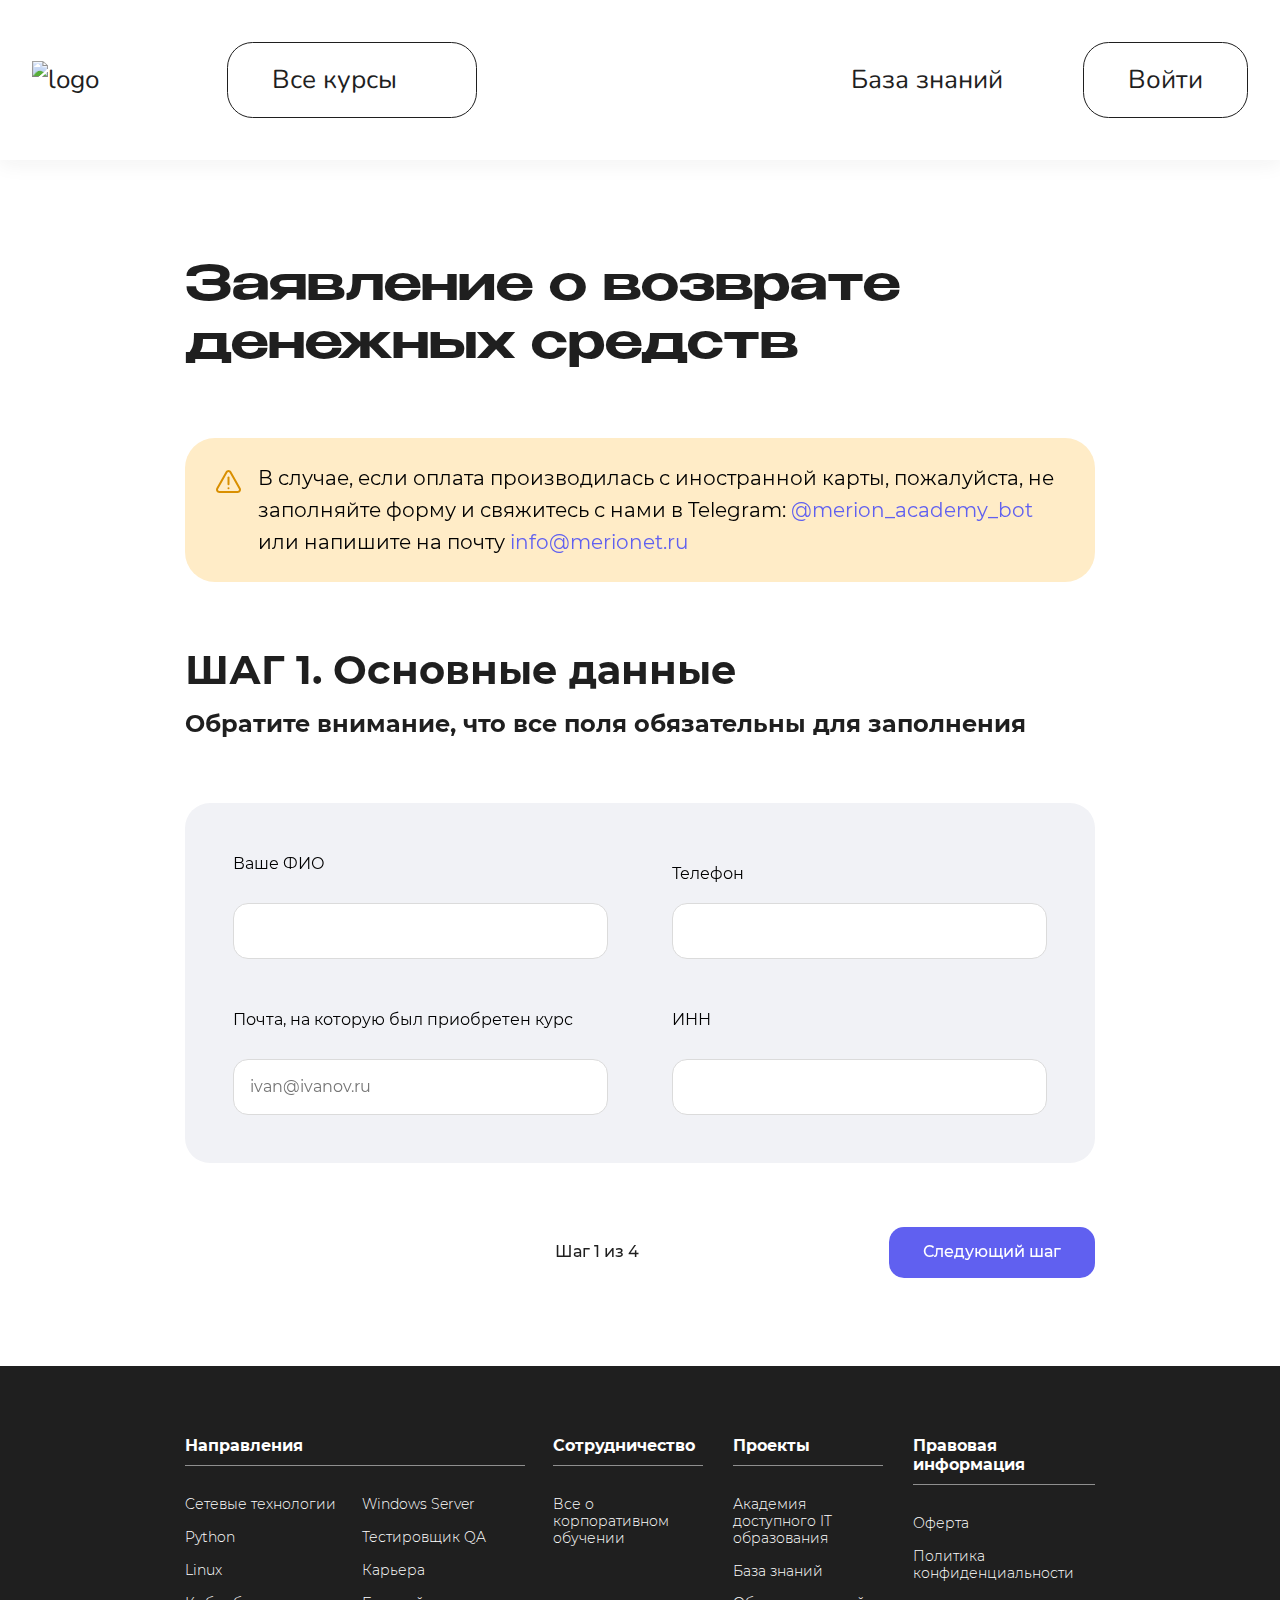
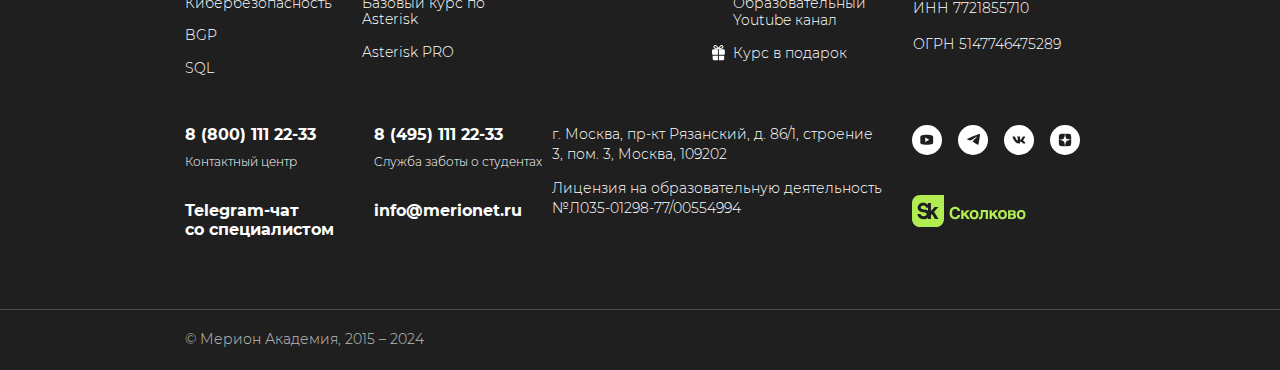
==== index.html @ cbbbac2c "all bugs fixed" ====
<!DOCTYPE html>
<html lang="ru-RU">
<head>
<meta charset="utf-8">
<title>Step</title>
<meta name="viewport" content="width=device-width,initial-scale=1">
<meta name="keywords" content="">
<link rel="stylesheet" href="./static/css/step.css">
<link rel="stylesheet" type="text/css" href="static/css/swiper-bundle.min.css">
<link rel="stylesheet" type="text/css" href="static/css/styles.min.css?v4">
<link rel="stylesheet" href="./static/fonts/Montserrat/stylesheet.css">
</head>
<body>
<div class="wrapper">
    <header class="_header">
    <div class="_container-xl">
        <div class="_header__content _d-flex">
            <div class="_header__logo"><a class="_logo" href="/merion-academy"><span class="_logo__default"><img
                            src="https://wiki.merionet.ru/merion-academy/vendor/img/header/general/logo_black.svg" alt="logo"></span><span
                        class="_logo__active"><img src="https://wiki.merionet.ru/merion-academy/vendor/img/header/general/logo_black.svg"
                            alt="logo"></span></a>
            </div>
            <div class="_header__courses"><a class="_header-btn _outline-border _header-course _header-open"
                    href="#">
                    <span class="_header-btn__txt">Все курсы</span><span class="_header-btn__icon _icon">
                        <svg class="svg-sprite-icon icon-_down">
                            <use xlink:href="/merion-academy/vendor/img/header/svg/symbol/sprite.svg#_down"></use>
                        </svg></span></a></div>
            <div class="_header__links _d-flex">
                <a class="_header-link _d-flex" href="https://wiki.merionet.ru/"> <span
                        class="_header-link__icon _icon">
                        <svg class="svg-sprite-icon icon-_book">
                            <use xlink:href="/merion-academy/vendor/img/header/svg/symbol/sprite.svg#_book"></use>
                        </svg></span><span class="_header-link__txt">База знаний</span></a>
                <a class="_header-btn _outline-border _header-login-btn" href="https://lms.merionet.ru?lang=ru"
                    target="_blank">Войти</a>
            </div>
        </div>
    </div>
    <div class="_header-dropdown">
        <div class="_container-xl">
            <div class="_header-dropdown__links">
                <div class="_header-dropdown__links-item"><a class="_header-btn _outline-border _header-wiki"
                        href="https://wiki.merionet.ru">База
                        знаниий </a></div>
                <div class="_header-dropdown__links-item"><a class="_header-login _button"
                        href="https://lms.merionet.ru?lang=ru">Войти</a></div>
            </div>
            <div class="_header-dropdown__content _d-flex">
                <div class="_header-dropdown__content-left">
                    <div class="_header-search">
                        <div class="_header-search__group">
                            <div class="_header-search__group-left"><a class="_header-search__back _icon" href="#">
                                    <svg class="svg-sprite-icon icon-return">
                                        <use
                                            xlink:href="/merion-academy/vendor/img/header/svg/symbol/sprite.svg#return">
                                        </use>
                                    </svg>
                                </a></div>
                            <div class="_header-search__group-right">
                                <input class="_header-search__input _input" type="text" placeholder="Поиск курса"><a
                                    class="_header-search__clear _icon" href="#">
                                    <svg class="svg-sprite-icon icon-_cross">
                                        <use
                                            xlink:href="/merion-academy/vendor/img/header/svg/symbol/sprite.svg#_cross">
                                        </use>
                                    </svg>
                                </a>
                            </div>
                        </div>
                        <div class="_header-search__dropdown">
                            <div class="_header-search__dropdown-found">
                                <div class="_header-search__dropdown-result">
                                    <div class="_header-search__list _flex">
                                        <div class="_header-search__list-item">
                                            <a class="_header-search__item"
                                                href="/merion-academy/courses/kurs-po-python"> <span
                                                    class="_header-search__item-icon">
                                                    <picture>
                                                        <source
                                                            srcset="/merion-academy/vendor/img/course-logos/python.png"
                                                            type="image/webp"><img
                                                            src="/merion-academy/vendor/img/course-logos/python.png"
                                                            width="39" height="39" alt="img">
                                                    </picture>
                                                </span><span class="_header-search__item-txt">Python с
                                                    нуля</span></a>
                                        </div>
                                        <div class="_header-search__list-item">
                                            <a class="_header-search__item"
                                                href="/merion-academy/courses/devops-inzhener-s-nulya"> <span
                                                    class="_header-search__item-icon">
                                                    <picture>
                                                        <source
                                                            srcset="/merion-academy/vendor/img/course-logos/devops.png"
                                                            type="image/webp"><img
                                                            src="/merion-academy/vendor/img/course-logos/devops.png"
                                                            width="39" height="39" alt="img">
                                                    </picture>
                                                </span><span class="_header-search__item-txt">DevOps с
                                                    нуля</span></a>
                                        </div>
                                        <div class="_header-search__list-item">
                                            <a class="_header-search__item"
                                                href="/merion-academy/courses/testirovshchik-po-osnovy-qa-s-nulya">
                                                <span class="_header-search__item-icon">
                                                    <picture>
                                                        <source
                                                            srcset="/merion-academy/vendor/img/course-logos/qa.png"
                                                            type="image/webp"><img
                                                            src="/merion-academy/vendor/img/course-logos/qa.png"
                                                            width="39" height="39" alt="img">
                                                    </picture>
                                                </span><span class="_header-search__item-txt">QA тестировщик с
                                                    нуля</span></a>
                                        </div>
                                        <div class="_header-search__list-item">
                                            <a class="_header-search__item"
                                                href="/merion-academy/courses/bazy-dannyh-s-nulya"> <span
                                                    class="_header-search__item-icon">
                                                    <picture>
                                                        <source
                                                            srcset="/merion-academy/vendor/img/course-logos/db.png"
                                                            type="image/webp"><img
                                                            src="/merion-academy/vendor/img/course-logos/db.png"
                                                            width="39" height="39" alt="img">
                                                    </picture>
                                                </span><span class="_header-search__item-txt">Базы данных с
                                                    нуля</span></a>
                                        </div>
                                        <div class="_header-search__list-item">
                                            <a class="_header-search__item"
                                                href="/merion-academy/courses/kurs-po-nosql"> <span
                                                    class="_header-search__item-icon">
                                                    <picture>
                                                        <source
                                                            srcset="/merion-academy/vendor/img/course-logos/nosql.png"
                                                            type="image/webp"><img
                                                            src="/merion-academy/vendor/img/course-logos/nosql.png"
                                                            width="39" height="39" alt="img">
                                                    </picture>
                                                </span><span class="_header-search__item-txt">Курс по
                                                    NoSQL</span></a>
                                        </div>
                                        <div class="_header-search__list-item">
                                            <a class="_header-search__item"
                                                href="/merion-academy/courses/kurs-po-sql"> <span
                                                    class="_header-search__item-icon">
                                                    <picture>
                                                        <source
                                                            srcset="/merion-academy/vendor/img/course-logos/sql.png"
                                                            type="image/webp"><img
                                                            src="/merion-academy/vendor/img/course-logos/sql.png"
                                                            width="39" height="39" alt="img">
                                                    </picture>
                                                </span><span class="_header-search__item-txt">Реляционные БД.
                                                    SQL</span></a>
                                        </div>
                                        <div class="_header-search__list-item">
                                            <a class="_header-search__item"
                                                href="/merion-academy/courses/onlajn-kurs-po-asterisk"> <span
                                                    class="_header-search__item-icon">
                                                    <picture>
                                                        <source
                                                            srcset="/merion-academy/vendor/img/course-logos/asterisk.png"
                                                            type="image/webp"><img
                                                            src="/merion-academy/vendor/img/course-logos/asterisk.png"
                                                            width="39" height="39" alt="img">
                                                    </picture>
                                                </span><span class="_header-search__item-txt">Базовый курс по
                                                    Asterisk</span></a>
                                        </div>
                                        <div class="_header-search__list-item">
                                            <a class="_header-search__item"
                                                href="/merion-academy/courses/polnyj-kurs-po-kompyuternym-setyam">
                                                <span class="_header-search__item-icon">
                                                    <picture>
                                                        <source
                                                            srcset="/merion-academy/vendor/img/course-logos/network.png"
                                                            type="image/webp"><img
                                                            src="/merion-academy/vendor/img/course-logos/network.png"
                                                            width="39" height="39" alt="img">
                                                    </picture>
                                                </span><span class="_header-search__item-txt">Сетевые
                                                    технологии</span></a>
                                        </div>
                                        <div class="_header-search__list-item">
                                            <a class="_header-search__item"
                                                href="/merion-academy/courses/mini-kurs-po-virtualizacii-vmware-vsphere-7">
                                                <span class="_header-search__item-icon">
                                                    <picture>
                                                        <source
                                                            srcset="/merion-academy/vendor/img/course-logos/virtual.png"
                                                            type="image/webp"><img
                                                            src="/merion-academy/vendor/img/course-logos/virtual.png"
                                                            width="39" height="39" alt="img">
                                                    </picture>
                                                </span><span
                                                    class="_header-search__item-txt">Виртуализация</span></a>
                                        </div>
                                        <div class="_header-search__list-item">
                                            <a class="_header-search__item"
                                                href="/merion-academy/courses/kurs-po-linux"> <span
                                                    class="_header-search__item-icon">
                                                    <picture>
                                                        <source
                                                            srcset="/merion-academy/vendor/img/course-logos/linux.png"
                                                            type="image/webp"><img
                                                            src="/merion-academy/vendor/img/course-logos/linux.png"
                                                            width="39" height="39" alt="img">
                                                    </picture>
                                                </span><span class="_header-search__item-txt">Онлайн курс по
                                                    Linux</span></a>
                                        </div>
                                        <div class="_header-search__list-item">
                                            <a class="_header-search__item"
                                                href="/merion-academy/courses/kurs-po-windows-server"> <span
                                                    class="_header-search__item-icon">
                                                    <picture>
                                                        <source
                                                            srcset="/merion-academy/vendor/img/course-logos/windows.png"
                                                            type="image/webp"><img
                                                            src="/merion-academy/vendor/img/course-logos/windows.png"
                                                            width="39" height="39" alt="img">
                                                    </picture>
                                                </span><span class="_header-search__item-txt">MS Windows
                                                    Server</span></a>
                                        </div>
                                        <div class="_header-search__list-item">
                                            <a class="_header-search__item"
                                                href="/merion-academy/courses/kurs-po-kiberbezopasnosti"> <span
                                                    class="_header-search__item-icon">
                                                    <picture>
                                                        <source
                                                            srcset="/merion-academy/vendor/img/course-logos/security.png"
                                                            type="image/webp"><img
                                                            src="/merion-academy/vendor/img/course-logos/security.png"
                                                            width="39" height="39" alt="img">
                                                    </picture>
                                                </span><span
                                                    class="_header-search__item-txt">Кибербезопасность</span></a>
                                        </div>
                                        <div class="_header-search__list-item">
                                            <a class="_header-search__item"
                                                href="/merion-academy/courses/asterisk-pro-prodvinutyj-onlajn-kurs">
                                                <span class="_header-search__item-icon">
                                                    <picture>
                                                        <source
                                                            srcset="/merion-academy/vendor/img/course-logos/asterisk-pro.png"
                                                            type="image/webp"><img
                                                            src="/merion-academy/vendor/img/course-logos/asterisk-pro.png"
                                                            width="39" height="39" alt="img">
                                                    </picture>
                                                </span><span class="_header-search__item-txt">Asterisk
                                                    PRO</span></a>
                                        </div>
                                        <div class="_header-search__list-item">
                                            <a class="_header-search__item"
                                                href="/merion-academy/courses/mini-kurs-po-bgp/"> <span
                                                    class="_header-search__item-icon">
                                                    <picture>
                                                        <source
                                                            srcset="/merion-academy/vendor/img/course-logos/bgp.png"
                                                            type="image/webp"><img
                                                            src="/merion-academy/vendor/img/course-logos/bgp.png"
                                                            width="39" height="39" alt="img">
                                                    </picture>
                                                </span><span class="_header-search__item-txt">Основы BGP</span></a>
                                        </div>
                                        <div class="_header-search__list-item">
                                            <a class="_header-search__item"
                                                href="/merion-academy/company/intensiv-po-rostu-karery-v-it-ot-hr-ekspertov">
                                                <span class="_header-search__item-icon">
                                                    <picture>
                                                        <source
                                                            srcset="/merion-academy/vendor/img/course-logos/career.png"
                                                            type="image/webp"><img
                                                            src="/merion-academy/vendor/img/course-logos/career.png"
                                                            width="39" height="39" alt="img">
                                                    </picture>
                                                </span><span class="_header-search__item-txt">Карьерный
                                                    интенсив</span></a>
                                        </div>
                                        <div class="_header-search__list-item">
                                            <a class="_header-search__item"
                                                href="/merion-academy/courses/java-razrabotchik-s-nulya"> <span
                                                    class="_header-search__item-icon">
                                                    <picture>
                                                        <source
                                                            srcset="/merion-academy/vendor/img/course-logos/java.png"
                                                            type="image/webp"><img
                                                            src="/merion-academy/vendor/img/course-logos/java.png"
                                                            width="39" height="39" alt="img">
                                                    </picture>
                                                </span><span class="_header-search__item-txt">Java с нуля</span></a>
                                        </div>
                                        <div class="_header-search__list-item">
                                            <a class="_header-search__item"
                                                href="/merion-academy/courses/python-advanced-prodvinutyj-kurs">
                                                <span class="_header-search__item-icon">
                                                    <picture>
                                                        <source
                                                            srcset="/merion-academy/vendor/img/course-logos/python-advanced.png"
                                                            type="image/webp"><img
                                                            src="/merion-academy/vendor/img/course-logos/python-advanced.png"
                                                            width="39" height="39" alt="img">
                                                    </picture>
                                                </span><span class="_header-search__item-txt">Python Advanced.
                                                    Продвинутый курс</span></a>
                                        </div>
                                        <div class="_header-search__list-item">
                                            <a class="_header-search__item"
                                                href="/merion-academy/courses/frontend-razrabotchik-s-nulya"> <span
                                                    class="_header-search__item-icon">
                                                    <picture>
                                                        <source
                                                            srcset="/merion-academy/vendor/img/course-logos/frontend.png"
                                                            type="image/webp"><img
                                                            src="/merion-academy/vendor/img/course-logos/frontend.png"
                                                            width="39" height="39" alt="img">
                                                    </picture>
                                                </span><span class="_header-search__item-txt">Фронтенд с
                                                    нуля</span></a>
                                        </div>
                                        <div class="_header-search__list-item">
                                            <a class="_header-search__item"
                                                href="/merion-academy/courses/avtomatizirovannoe-testirovanie-na-python">
                                                <span class="_header-search__item-icon">
                                                    <picture>
                                                        <source
                                                            srcset="/merion-academy/vendor/img/course-logos/aqa-python.png"
                                                            type="image/webp"><img
                                                            src="/merion-academy/vendor/img/course-logos/aqa-python.png"
                                                            width="39" height="39" alt="img">
                                                    </picture>
                                                </span><span class="_header-search__item-txt">Автотестирование на
                                                    Python</span></a>
                                        </div>
                                        <div class="_header-search__list-item">
                                            <a class="_header-search__item"
                                                href="/merion-academy/courses/git-i-github-s-nulya"> <span
                                                    class="_header-search__item-icon">
                                                    <picture>
                                                        <source
                                                            srcset="/merion-academy/vendor/img/course-logos/git.png"
                                                            type="image/webp"><img
                                                            src="/merion-academy/vendor/img/course-logos/git.png"
                                                            width="39" height="39" alt="img">
                                                    </picture>
                                                </span><span class="_header-search__item-txt">Git и GitHub с
                                                    нуля</span></a>
                                        </div>
                                        <div class="_header-search__list-item">
                                            <a class="_header-search__item"
                                                href="/merion-academy/courses/kurs-po-etichnomu-hakingu"> <span
                                                    class="_header-search__item-icon">
                                                    <picture>
                                                        <source
                                                            srcset="/merion-academy/vendor/img/course-logos/ethical-hacking.png"
                                                            type="image/webp"><img
                                                            src="/merion-academy/vendor/img/course-logos/ethical-hacking.png"
                                                            width="39" height="39" alt="img">
                                                    </picture>
                                                </span><span class="_header-search__item-txt">Этичный
                                                    хакинг</span></a>
                                        </div>
                                        <div class="_header-search__list-item">
                                            <a class="_header-search__item"
                                                href="/merion-academy/courses/telegram-boty-na-python"> <span
                                                    class="_header-search__item-icon">
                                                    <picture>
                                                        <source
                                                            srcset="/merion-academy/vendor/img/course-logos/python-tg.png"
                                                            type="image/webp"><img
                                                            src="/merion-academy/vendor/img/course-logos/python-tg.png"
                                                            width="39" height="39" alt="img">
                                                    </picture>
                                                </span><span class="_header-search__item-txt">Telegram-боты на
                                                    Python</span></a>
                                        </div>
                                        <div class="_header-search__list-item">
                                            <a class="_header-search__item"
                                                href="/merion-academy/courses/avtomatizirovannoe-testirovanie-na-java">
                                                <span class="_header-search__item-icon">
                                                    <picture>
                                                        <source
                                                            srcset="/merion-academy/vendor/img/course-logos/aqa-java.png"
                                                            type="image/webp"><img
                                                            src="/merion-academy/vendor/img/course-logos/aqa-java.png"
                                                            width="39" height="39" alt="img">
                                                    </picture>
                                                </span><span class="_header-search__item-txt">Автотестирование на
                                                    Java</span></a>
                                        </div>
                                        <div class="_header-search__list-item">
                                            <a class="_header-search__item"
                                                href="/merion-academy/courses/onlajn-kurs-po-setevym-tekhnologiyam-huawei">
                                                <span class="_header-search__item-icon">
                                                    <picture>
                                                        <source
                                                            srcset="/merion-academy/vendor/img/course-logos/network-huawei.png"
                                                            type="image/webp"><img
                                                            src="/merion-academy/vendor/img/course-logos/network-huawei.png"
                                                            width="39" height="39" alt="img">
                                                    </picture>
                                                </span><span class="_header-search__item-txt">Сетевые технологии
                                                    Huawei</span></a>
                                        </div>
                                        <div class="_header-search__list-item">
                                            <a class="_header-search__item"
                                                href="/merion-academy/courses/onlajn-kurs-po-typescript"> <span
                                                    class="_header-search__item-icon">
                                                    <picture>
                                                        <source
                                                            srcset="/merion-academy/vendor/img/course-logos/typescript.png"
                                                            type="image/webp"><img
                                                            src="/merion-academy/vendor/img/course-logos/typescript.png"
                                                            width="39" height="39" alt="img">
                                                    </picture>
                                                </span><span class="_header-search__item-txt">TypeScript</span></a>
                                        </div>
                                        <div class="_header-search__list-item">
                                            <a class="_header-search__item"
                                                href="/merion-academy/courses/onlajn-kurs-po-mikrotik"> <span
                                                    class="_header-search__item-icon">
                                                    <picture>
                                                        <source
                                                            srcset="/merion-academy/vendor/img/course-logos/mikrotik.png"
                                                            type="image/webp"><img
                                                            src="/merion-academy/vendor/img/course-logos/mikrotik.png"
                                                            width="39" height="39" alt="img">
                                                    </picture>
                                                </span><span class="_header-search__item-txt">MiktoTik</span></a>
                                        </div>
                                    </div>
                                </div>
                                <div class="_header-search__dropdown-all">
                                    <a class="_header-search__dropdown-link" href="">Все курсы по запросу «» (0)
                                    </a>
                                </div>
                            </div>
                            <div class="_header-search__dropdown-null">Ничего не найдено</div>
                        </div>
                    </div>
                    <div class="_header-categories _flex">
                        <div class="_header-categories__item">
                            <a class="_header-categories__link _outline-border" href="/merion-academy/courses">Все
                                курсы</a>
                        </div>
                        <div class="_header-categories__item">
                            <a class="_header-categories__link _outline-border"
                                href="/merion-academy/courses/programmirovanie">Программирование</a>
                        </div>
                        <div class="_header-categories__item">
                            <a class="_header-categories__link _outline-border"
                                href="/merion-academy/courses/seti">Сети</a>
                        </div>
                        <div class="_header-categories__item">
                            <a class="_header-categories__link _outline-border"
                                href="/merion-academy/courses/sistemnoe-administrirovanie">Системное
                                администрирование</a>
                        </div>
                        <div class="_header-categories__item">
                            <a class="_header-categories__link _outline-border"
                                href="/merion-academy/courses/devops">DevOps</a>
                        </div>
                        <div class="_header-categories__item">
                            <a class="_header-categories__link _outline-border"
                                href="/merion-academy/courses/qa">QA</a>
                        </div>
                        <div class="_header-categories__item">
                            <a class="_header-categories__link _outline-border"
                                href="/merion-academy/courses/kiberbezopasnost">Кибербезопасность</a>
                        </div>
                        <div class="_header-categories__item">
                            <a class="_header-categories__link _outline-border"
                                href="/merion-academy/courses/virtualizaciya">Виртуализация</a>
                        </div>
                        <div class="_header-categories__item">
                            <a class="_header-categories__link _outline-border"
                                href="/merion-academy/courses/bazy-dannyh">Базы данных</a>
                        </div>
                        <div class="_header-categories__item">
                            <a class="_header-categories__link _outline-border"
                                href="/merion-academy/courses/telefoniya">Телефония</a>
                        </div>
                        <!--                        <div class="_header-categories__item">-->
                        <!--                            <a class="_header-categories__link _outline-border"-->
                        <!--                               href="/merion-academy/courses/karera--><!--">Карьера</a></div>-->
                    </div>
                </div>
                <div class="_header-dropdown__content-right">
                    <div class="_header-banner">
                        <div class="_header-banner__img"><img
                                src="/merion-academy/vendor/img/header/general/h-banner-img.svg" alt=""></div>
                        <div class="_header-banner__title bold"><a class="header-h-link"
                                href="/merion-academy/company/intensiv-po-rostu-karery-v-it-ot-hr-ekspertov">Поможем
                                прокачать&nbsp;карьеру!</a></div>
                        <div class="_header-banner__txt">Всем студентам мы предоставляем бесплатный интенсив по
                            карьерному росту, разработанный совместно с&nbsp;экспертами из центра развития карьеры
                            «ЭЙЧ».
                        </div>
                    </div>
                </div>
            </div>
        </div>
    </div>
    <div class="_header-overlay"></div>
    </header>

    <main>

        <div class="swiper step-swp">
            <div class="swiper-wrapper">

                <!-- Step 1 -->
                <div class="swiper-slide">
                    <section class="step_one step-1">
                        <div class="container">
                            <h1>
                                Заявление о возврате денежных средств
                            </h1>
                            <blockquote>
                                <img src="./static/images/general/blockquote_icon.svg" alt="">
                                <span>
                                    В случае, если оплата производилась с иностранной карты, пожалуйста, не заполняйте форму и свяжитесь с нами в Telegram: <a href="#">@merion_academy_bot</a> или напишите на почту <a href="#">info@merionet.ru</a>
                                </span>
                            </blockquote>
                            <h3>
                                ШАГ 1. Основные данные
                            </h3>
                            <h6>
                                Обратите внимание, что все поля обязательны для заполнения
                            </h6>
                            <div class="step_one_in">
                                <div class="step_one_in_top">
                                    <div class="step_one_in_top_block">
                                        <span>
                                            Ваше ФИО
                                        </span>
                                        <input type="text">
                                    </div>
                                    <div class="step_one_in_top_block">
                                        <span>
                                            Телефон
                                        </span>
                                        <input type="tel">
                                    </div>
                                </div>
                                <div class="step_one_in_bottom">
                                    <div class="step_one_in_top_block">
                                        <span>
                                            Почта, на которую был приобретен курс
                                        </span>
                                        <input type="text" placeholder="ivan@ivanov.ru">
                                    </div>
                                    <div class="step_one_in_top_block">
                                        <span>
                                            ИНН
                                        </span>
                                        <input type="text">
                                    </div>
                                </div>
                            </div>
            
                            <div class="step_btns">
                                <a href="#" class="prev_btn step_one_prev">
                                    <svg width="14" height="15" viewBox="0 0 14 15" fill="none" xmlns="http://www.w3.org/2000/svg">
                                        <g clip-path="url(#clip0_52_4248)">
                                        <path fill-rule="evenodd" clip-rule="evenodd" d="M9.82915 14.3269C10.057 14.0962 10.057 13.722 9.82915 13.4913L4.40829 8L9.82915 2.50875C10.057 2.27798 10.057 1.90384 9.82915 1.67307C9.60134 1.44231 9.23199 1.44231 9.00419 1.67307L3.17085 7.58217C2.94305 7.81293 2.94305 8.18707 3.17085 8.41784L9.00419 14.3269C9.23199 14.5577 9.60134 14.5577 9.82915 14.3269Z" fill="#1F1F1F"/>
                                        </g>
                                        <defs>
                                        <clipPath id="clip0_52_4248">
                                        <rect width="14" height="14" fill="white" transform="translate(0 0.5)"/>
                                        </clipPath>
                                        </defs>
                                    </svg>
                                    <span>
                                        Назад
                                    </span>
                                </a>
                                <div class="step_count">
                                    <span>
                                        Шаг <b>1</b> из <b>4</b>
                                    </span>
                                </div>
                                <a href="#" class="next_btn step-swp__next">
                                    <span class="desktop">
                                        Следующий шаг
                                    </span>
                                    <span class="media">
                                        Далее
                                    </span>
                                </a>
                            </div>
                        </div>
                    </section>
                </div>
                <!-- Step 1 end -->

                <!-- Step 2 -->
                <div class="swiper-slide">
                    <section class="step_one step-2">
                        <div class="container">
                            <h1>
                                Заявление о возврате денежных средств
                            </h1>
                            <h3>
                              ШАГ 2. Паспортные данные
                            </h3>
                            <h6>
                              Обратите внимание, что все поля обязательны для заполнения
                            </h6>
                            <div class="step_one_in">
                                <div class="step_one_in_top">
                                    <div class="step_one_in_top_block">
                                        <span>
                                          Серия и номер паспорта
                                        </span>
                                        <input type="text" placeholder="45 13 №236478">
                                    </div>
                                    <div class="step_one_in_top_block">
                                        <span>
                                          Адрес регистрации по паспорту
                                        </span>
                                        <input type="tel" placeholder="г. Москва, пр-кт Вернадского, д. 180, корп. 2, кв. 367">
                                    </div>
                                </div>
                                <div class="step_one_in_bottom step_two">
                                    <div class="step_one_in_top_block">
                                        <span>
                                          Паспорт выдан
                                        </span>
                                        <input type="text" placeholder="Плейсхолдер">
                                    </div>
                                    <div class="step_one_in_top_block">
                                    </div>
                                </div>
                            </div>
            
                            <div class="step_btns">
                                <a href="#" class="prev_btn step-swp__prev">
                                    <svg width="14" height="15" viewBox="0 0 14 15" fill="none" xmlns="http://www.w3.org/2000/svg">
                                        <g clip-path="url(#clip0_52_4248)">
                                        <path fill-rule="evenodd" clip-rule="evenodd" d="M9.82915 14.3269C10.057 14.0962 10.057 13.722 9.82915 13.4913L4.40829 8L9.82915 2.50875C10.057 2.27798 10.057 1.90384 9.82915 1.67307C9.60134 1.44231 9.23199 1.44231 9.00419 1.67307L3.17085 7.58217C2.94305 7.81293 2.94305 8.18707 3.17085 8.41784L9.00419 14.3269C9.23199 14.5577 9.60134 14.5577 9.82915 14.3269Z" fill="#1F1F1F"/>
                                        </g>
                                        <defs>
                                        <clipPath id="clip0_52_4248">
                                        <rect width="14" height="14" fill="white" transform="translate(0 0.5)"/>
                                        </clipPath>
                                        </defs>
                                    </svg>
                                    <span>
                                        Назад
                                    </span>
                                </a>
                                <div class="step_count">
                                    <span>
                                        Шаг <b>2</b> из <b>4</b>
                                    </span>
                                </div>
                                <a href="#" class="next_btn step-swp__next">
                                    <span class="desktop">
                                        Следующий шаг
                                    </span>
                                    <span class="media">
                                        Далее
                                    </span>
                                </a>
                            </div>
                        </div>
                    </section>
                </div>
                <!-- Step 2 end -->

                <!-- Step 3 -->
                <div class="swiper-slide">
                    <section class="step_one step-3">
                        <div class="container">
                            <h1>
                              Заявление о возврате денежных средств
                            </h1>
                            <h3>
                              ШАГ 3. Данные о курсе
                            </h3>
                            <h6>
                              Обратите внимание, что все поля обязательны для заполнения
                            </h6>
                            <div class="step_one_in">
                                <div class="step_one_in_top">
                                    <div class="step_one_in_top_block">
                                        <span>
                                          Название курса, который вы приобрели
                                        </span>
                                        <input type="text" placeholder="Полный курс по сетевым технологиям">
                                    </div>
                                    <div class="step_one_in_top_block">
                                        <span>
                                          Дата покупки курса
                                        </span>
                                        <input type="tel" placeholder="">
                                    </div>
                                </div>
                                <div class="step_one_in_bottom step_two">
                                    <div class="step_one_in_top_block">
                                        <span>
                                          Номер транзакции, по которой был оплачен курс, либо номер заказа, в случае приобретения его в рассрочку
                                        </span>
                                        <input type="text" placeholder="">
                                    </div>
                                    <div class="step_one_in_top_block">
                                      <span>
                                        Полная стоимость курса на момент его приобретения
                                      </span>
                                      <input type="tel" placeholder="">
                                    </div>
                                </div>
                            </div>
                            <div class="step_one_in step_three_in">
                                <div class="step_one_in_top">
                                    <div class="step_one_in_top_block step_three_in_left">
                                        <div class="step_one_in_top_block_top">
                                            <span>
                                                Пройденная часть курса в процентах
                                            </span>
                                            <ul>
                                            <li>
                                                <label class="checkbox-container bank_btn">
                                                <input type="radio" name="radio">
                                                <span class="checkmark"></span>
                                                <span class="label-text">
                                                    0-10%
                                                </span>
                                                </label>
                                            </li>
                                            <li>
                                                <label class="checkbox-container bank_btn">
                                                <input type="radio" name="radio">
                                                <span class="checkmark"></span>
                                                <span class="label-text">
                                                    20-50%
                                                </span>
                                                </label>
                                            </li>
                                            <li>
                                                <label class="checkbox-container bank_btn">
                                                <input type="radio" name="radio">
                                                <span class="checkmark"></span>
                                                <span class="label-text">
                                                    50-80%
                                                </span>
                                                </label>
                                            </li>
                                            <li>
                                                <label class="checkbox-container bank_btn">
                                                <input type="radio" name="radio">
                                                <span class="checkmark"></span>
                                                <span class="label-text">
                                                    50-80%
                                                </span>
                                                </label>
                                            </li>
                                            </ul>
                                        </div>
                                        <div class="step_one_in_top_block_bottom">
                                            <span>
                                                Запрашиваемая сумма к возврату
                                            </span>
                                            <input type="text">
                                            <p>
                                                Рассчитать сумму к возврату можно с помощью нашей Оферты в Положении о<br> возврате — <a href="https://wiki.merionet.ru/docs/edoferta.pdf">https://wiki.merionet.ru/docs/edoferta.pdf</a>
                                            </p>
                                        </div>
                                    </div>
                                    <div class="step_one_in_top_block step_three_in_right">
                                        <span>
                                            Причина оформления возврата
                                        </span>
                                        <textarea name="" id=""></textarea>
                                        <p>
                                            Мы будем признательны, если вы подробно напишите почему хотели бы отказаться от дальнейшего прохождения курса. Для нас это очень важно
                                        </p>
                                    </div>
                                </div>
                            </div>
                            <div class="step_one_in step_three_in">
                                <ul class="step_three_checkbox">
                                    <li class="error_in">
                                        <span class="error">
                                            Пожалуйста, дайте нам знать, что вы ознакомились с информацией ниже
                                        </span>
                                    </li>
                                    <li>
                                        <label class="custom-checkbox">
                                            <input type="checkbox" id="checkbox">
                                            <span class="checkmark">
                                                <svg width="12" height="8" viewBox="0 0 12 8" fill="none" xmlns="http://www.w3.org/2000/svg">
                                                    <path d="M1 2.88885L5 7.33329L11 0.666626" stroke="white" stroke-linecap="round" stroke-linejoin="round"/>
                                                </svg>
                                            </span>
                                        </label>
                                        <span>
                                            Меня проинформировали о возможности перевода на другой курс или о предоставлении пожизненной скидки в размере приобретенного курса на покупку будущих курсов компании «Мерион Нетворкс», однако я вынужден отказаться и прошу вернуть денежные средства за приобретенный мной курс, согласно оферте <a href="https://wiki.merionet.ru/docs/edoferta.pdf">https://wiki.merionet.ru/docs/edoferta.pdf</a>
                                        </span>
                                    </li>
                                    <li>
                                        <label class="custom-checkbox">
                                            <input type="checkbox" id="checkbox">
                                            <span class="checkmark">
                                                <svg width="12" height="8" viewBox="0 0 12 8" fill="none" xmlns="http://www.w3.org/2000/svg">
                                                    <path d="M1 2.88885L5 7.33329L11 0.666626" stroke="white" stroke-linecap="round" stroke-linejoin="round"/>
                                                </svg>
                                            </span>
                                        </label>
                                        <span>
                                            Я проинформирован(а), что возврат денежных средств производится тем же способом, каким были получены денежные средства
                                        </span>
                                    </li>
                                </ul>
                            </div>
            
                            <div class="step_btns">
                                <a href="#" class="prev_btn step-swp__prev">
                                    <svg width="14" height="15" viewBox="0 0 14 15" fill="none" xmlns="http://www.w3.org/2000/svg">
                                        <g clip-path="url(#clip0_52_4248)">
                                        <path fill-rule="evenodd" clip-rule="evenodd" d="M9.82915 14.3269C10.057 14.0962 10.057 13.722 9.82915 13.4913L4.40829 8L9.82915 2.50875C10.057 2.27798 10.057 1.90384 9.82915 1.67307C9.60134 1.44231 9.23199 1.44231 9.00419 1.67307L3.17085 7.58217C2.94305 7.81293 2.94305 8.18707 3.17085 8.41784L9.00419 14.3269C9.23199 14.5577 9.60134 14.5577 9.82915 14.3269Z" fill="#1F1F1F"/>
                                        </g>
                                        <defs>
                                        <clipPath id="clip0_52_4248">
                                        <rect width="14" height="14" fill="white" transform="translate(0 0.5)"/>
                                        </clipPath>
                                        </defs>
                                    </svg>
                                    <span>
                                        Назад
                                    </span>
                                </a>
                                <div class="step_count">
                                    <span>
                                        Шаг <b>3</b> из <b>4</b>
                                    </span>
                                </div>
                                <a href="#" class="next_btn step-swp__next">
                                    <span class="desktop">
                                        Следующий шаг
                                    </span>
                                    <span class="media">
                                        Далее
                                    </span>
                                </a>
                            </div>
                        </div>
                    </section>
                </div>
                <!-- Step 3 end -->

                <!-- Step 4 -->
                <div class="swiper-slide">
                    <section class="step_one step-4">
                        <div class="container">
                            <h1>
                              Заявление о возврате денежных средств
                            </h1>
                            <h3>
                              ШАГ 4. Реквизиты для возврата
                            </h3>
                            <h6>
                              Обратите внимание, что все поля обязательны для заполнения
                            </h6>
                            <div class="step_one_in">
                              <span>
                                Способ оплаты курса
                              </span>
                              <ul>
                                <li>
                                  <label class="checkbox-container bank_btn-1">
                                    <input type="radio" name="radio">
                                    <span class="checkmark"></span>
                                    <span class="label-text">
                                      Оплата картой Российского банка
                                    </span>
                                  </label>
                                </li>
                                <li>
                                  <label class="checkbox-container bank_btn-1">
                                    <input type="radio" name="radio">
                                    <span class="checkmark"></span>
                                    <span class="label-text">
                                      Оплата сервисом «Долями»
                                    </span>
                                  </label>
                                </li>
                                <li>
                                  <label class="checkbox-container bank_btn-1">
                                    <input type="radio" name="radio">
                                    <span class="checkmark"></span>
                                    <span class="label-text">
                                      Оплата в рассрочку от «Т-Банка»
                                    </span>
                                  </label>
                                </li>
                              </ul>
                            </div>
            
                            <div class="step_one_in step_four_in">
                              <h6 class="step_four_in_title">
                                Реквизиты для возврата при оплате картой Российского банка или с помощью сервиса «Долями»
                              </h6>
                              <div class="step_one_in_top">
                                  <div class="step_one_in_top_block">
                                      <span>
                                        Номер карты
                                      </span>
                                      <input type="text">
                                  </div>
                                  <div class="step_one_in_top_block">
                                      <span>
                                        Получатель (ФИО владельца счета)
                                      </span>
                                      <input type="text" placeholder="IVAN IVANOV">
                                  </div>
                              </div>
                              <div class="step_one_in_top">
                                <div class="step_one_in_top_block">
                                    <span>
                                      Наименование банка
                                    </span>
                                    <input type="text" placeholder="ПАО «СБЕРБАНК»">
                                </div>
                                <div class="step_one_in_top_block">
                                    <span>
                                      Номер расчетного счета
                                    </span>
                                    <input type="text" placeholder="40817 8101 4300 1578002">
                                </div>
                              </div>
                              <div class="step_one_in_bottom">
                                  <div class="step_one_in_top_block">
                                      <span>
                                        БИК
                                      </span>
                                      <input type="text" placeholder="i044525225">
                                  </div>
                                  <div class="step_one_in_top_block">
                                      <span>
                                        Корреспондентский счет
                                      </span>
                                      <input type="text" placeholder="30101810400000000225">
                                  </div>
                              </div>
                              <h5>
                                Отправляя данную форму, вы подписываетесь под заявлением на возврат
                              </h5>
                            </div>
            
                            <div class="step_btns four_step_btn">
                                <a href="#" class="prev_btn step-swp__prev">
                                    <svg width="14" height="15" viewBox="0 0 14 15" fill="none" xmlns="http://www.w3.org/2000/svg">
                                        <g clip-path="url(#clip0_52_4248)">
                                        <path fill-rule="evenodd" clip-rule="evenodd" d="M9.82915 14.3269C10.057 14.0962 10.057 13.722 9.82915 13.4913L4.40829 8L9.82915 2.50875C10.057 2.27798 10.057 1.90384 9.82915 1.67307C9.60134 1.44231 9.23199 1.44231 9.00419 1.67307L3.17085 7.58217C2.94305 7.81293 2.94305 8.18707 3.17085 8.41784L9.00419 14.3269C9.23199 14.5577 9.60134 14.5577 9.82915 14.3269Z" fill="#1F1F1F"/>
                                        </g>
                                        <defs>
                                        <clipPath id="clip0_52_4248">
                                        <rect width="14" height="14" fill="white" transform="translate(0 0.5)"/>
                                        </clipPath>
                                        </defs>
                                    </svg>
                                    <span>
                                        Назад
                                    </span>
                                </a>
                                <div class="step_count">
                                    <span>
                                        Шаг <b>4</b> из <b>4</b>
                                    </span>
                                </div>
                                <button type="submit" class="next_btn step-swp__next">
                                    <span class="desktop">
                                      Отправить форму
                                    </span>
                                    <span class="media">
                                      Отправить форму
                                    </span>
                                </button>
                            </div>
                            <div class="submit_block">
                                <button type="submit" class="submit_btn step-swp__next">
                                    Отправить форму
                                </button>
                                <p>
                                    Отправляя данную форму, вы подписываетесь под заявлением на возврат
                                </p>
                            </div>
                        </div>
                    </section>
                </div>
                <!-- Step 4 end -->

                <!-- success -->
                <div class="swiper-slide">
                    <section class="success">
                        <div class="container">
                          <div class="success_head">
                            <h3>
                              Спасибо, ваше<br> заявление получено!
                            </h3>
                            <p>
                              В течение недели мы инициируем возврат. Точное время поступления денежных средств будет зависеть от вашего банка
                            </p>
                            <p class="left_text">
                              Пожалуйста, если в течение 10 дней вы не получите средства, свяжитесь с нами в Telegram: <a href="#">@merion_academy_bot</a> или напишите на почту <a href="#">info@merionet.ru</a>
                            </p>
                          </div>
                          <div class="success_in">
                            <div class="success_left">
                              <h3>
                                Спасибо, ваше заявление получено!
                              </h3>
                              <p>
                                В течение недели мы инициируем возврат. Точное время поступления денежных средств будет зависеть от вашего банка
                              </p>
                              <p class="left_text">
                                Пожалуйста, если в течение 10 дней вы не получите средства, свяжитесь с нами в Telegram: <a href="#">@merion_academy_bot</a> или напишите на почту <a href="#">info@merionet.ru</a>
                              </p>
                            </div>
                            <div class="success_right">
                              <img class="success_desktop" src="./static/images/general/success_desktop.png" alt="">
                              <img class="success_media" src="./static/images/general/success_media.png" alt="">
                            </div>
                          </div>
                        </div>
                      </section>
                </div>
                <!-- success end -->

                <!-- Fail -->
                <div class="swiper-slide">
                    <section class="fail">
                        <div class="container">
                          <div class="fail_in">
                            <h3>
                              Ой, что-то пошло не так 😓
                            </h3>
                            <p>
                              Пожалуйста, свяжитесь с нами в Telegram: <a href="#">
                                @merion_academy_bot
                              </a> или напишите на почту <a href="#">info@merionet.ru</a>
                            </p>
                          </div>
                        </div>
                      </section>
                </div>
                <!-- Fail end -->

            </div>
        </div>

    </main>

    <footer class="footer">
    <div class="footer__top">
        <div class="container">
        <div class="footer__content-top">
            <div class="footer__content-col-1">
            <div class="footer-item">
                <div class="footer-item__head" data-container="toggle-1">
                <div class="footer-title bold">
                    <div class="footer-title__txt">Направления</div>
                    <div class="footer-title__arrow">
                    <svg class="svg-sprite-icon icon-down">
                        <use xlink:href="static/images/svg/symbol/sprite.svg#down"></use>
                    </svg>
                    </div>
                </div>
                </div>
                <div class="footer-item__content toggle-container" id="toggle-1">
                <nav class="footer-nav">
                    <ul class="footer-menu footer-menu--col-2">
                    <li class="footer-menu__item"> <a class="footer-menu__link" href="#">Cетевые технологии</a></li>
                    <li class="footer-menu__item"> <a class="footer-menu__link" href="#">Python</a></li>
                    <li class="footer-menu__item"> <a class="footer-menu__link" href="#">Linux</a></li>
                    <li class="footer-menu__item"> <a class="footer-menu__link" href="#">Кибербезопасность</a></li>
                    <li class="footer-menu__item"> <a class="footer-menu__link" href="#">BGP</a></li>
                    <li class="footer-menu__item"> <a class="footer-menu__link" href="#">SQL</a></li>
                    <li class="footer-menu__item"> <a class="footer-menu__link" href="#">Windows Server</a></li>
                    <li class="footer-menu__item"> <a class="footer-menu__link" href="#">Тестировщик QA</a></li>
                    <li class="footer-menu__item"> <a class="footer-menu__link" href="#">Карьера</a></li>
                    <li class="footer-menu__item"> <a class="footer-menu__link" href="#">Базовый курс по Asterisk</a></li>
                    <li class="footer-menu__item"> <a class="footer-menu__link" href="#">Asterisk PRO</a></li>
                    </ul>
                </nav>
                </div>
            </div>
            </div>
            <div class="footer__content-col-2">
            <div class="footer__content-row">
                <div class="footer__content-col-3">
                <div class="footer-item">
                    <div class="footer-item__head" data-container="toggle-2">
                    <div class="footer-title bold">
                        <div class="footer-title__txt">Сотрудничество</div>
                        <div class="footer-title__arrow">
                        <svg class="svg-sprite-icon icon-down">
                            <use xlink:href="static/images/svg/symbol/sprite.svg#down"></use>
                        </svg>
                        </div>
                    </div>
                    </div>
                    <div class="footer-item__content toggle-container" id="toggle-2">
                    <nav class="footer-nav">
                        <ul class="footer-menu">
                        <li class="footer-menu__item"> <a class="footer-menu__link" href="#">Все о корпоративном обучении</a></li>
                        </ul>
                    </nav>
                    </div>
                </div>
                </div>
                <div class="footer__content-col-4">
                <div class="footer-item">
                    <div class="footer-item__head" data-container="toggle-3">
                    <div class="footer-title bold">
                        <div class="footer-title__txt">Проекты</div>
                        <div class="footer-title__arrow">
                        <svg class="svg-sprite-icon icon-down">
                            <use xlink:href="static/images/svg/symbol/sprite.svg#down"></use>
                        </svg>
                        </div>
                    </div>
                    </div>
                    <div class="footer-item__content toggle-container" id="toggle-3">
                    <nav class="footer-nav">
                        <ul class="footer-menu">
                        <li class="footer-menu__item"> <a class="footer-menu__link" href="#">Академия доступного IT образования</a></li>
                        <li class="footer-menu__item"> <a class="footer-menu__link" href="#">База знаний</a></li>
                        <li class="footer-menu__item"> <a class="footer-menu__link" href="#">Образовательный Youtube канал</a></li>
                        <li class="footer-menu__item"> <a class="footer-menu__link" href="#"><span class="footer-menu__link-icon"> <img src="static/images/general/gift.svg" alt=""></span><span class="footer-menu__link-txt">Курс в подарок</span></a></li>
                        </ul>
                    </nav>
                    </div>
                </div>
                </div>
            </div>
            </div>
            <div class="footer__content-col-5">
            <div class="footer-item">
                <div class="footer-item__head" data-container="toggle-4">
                <div class="footer-title bold">
                    <div class="footer-title__txt">Правовая информация</div>
                    <div class="footer-title__arrow">
                    <svg class="svg-sprite-icon icon-down">
                        <use xlink:href="static/images/svg/symbol/sprite.svg#down"></use>
                    </svg>
                    </div>
                </div>
                </div>
                <div class="footer-item__content toggle-container" id="toggle-4">
                <nav class="footer-nav">
                    <ul class="footer-menu">
                    <li class="footer-menu__item"> <a class="footer-menu__link" href="#">Оферта</a></li>
                    <li class="footer-menu__item"> <a class="footer-menu__link" href="#">Политика конфиденциальности</a></li>
                    <li class="footer-menu__item">ИНН 7721855710</li>
                    <li class="footer-menu__item">ОГРН 5147746475289</li>
                    <li class="footer-menu__item footer-menu__item--hidden">г. Москва, пр-кт Рязанский, д. 86/1, строение 3, пом. 3, Москва, 109202</li>
                    <li class="footer-menu__item footer-menu__item--hidden">Лицензия на образовательную деятельность №Л035- 01298-77/00554994</li>
                    </ul>
                </nav>
                </div>
            </div>
            </div>
        </div>
        <div class="footer__content-bottom">
            <div class="footer__content-contacts">
            <div class="footer-contacts">
                <div class="footer-contacts__group">
                <div class="footer-contacts__item">
                    <div class="footer-contacts__item-group"> <a class="footer-contacts__item-link bold" href="tel:88001112233">8 (800) 111 22-33</a>
                    <div class="footer-contacts__item-txt">Контактный центр</div>
                    </div>
                    <div class="footer-contacts__item-group"> <a class="footer-contacts__item-link bold" href="#">Telegram-чат <br>со специалистом</a></div>
                </div>
                </div>
                <div class="footer-contacts__group">
                <div class="footer-contacts__item">
                    <div class="footer-contacts__item-group"> <a class="footer-contacts__item-link bold" href="tel:84951112233">8 (495) 111 22-33</a>
                    <div class="footer-contacts__item-txt">Cлужба заботы о студентах</div>
                    </div>
                    <div class="footer-contacts__item-group"> <a class="footer-contacts__item-link bold" href="mailto:info@merionet.ru">info@merionet.ru</a></div>
                </div>
                </div>
            </div>
            </div>
            <div class="footer__content-txt">
            <div class="footer-txt">
                <div class="footer-txt__item">г. Москва, пр-кт Рязанский, д. 86/1, строение 3, пом. 3, Москва, 109202</div>
                <div class="footer-txt__item">Лицензия на образовательную деятельность №Л035-01298-77/00554994</div>
            </div>
            </div>
            <div class="footer__content-social">
            <ul class="footer-social flex">
                <li class="footer-social__item"> <a class="footer-social__link centered" href="#"><img src="static/images/general/yt.svg" alt="icon"></a></li>
                <li class="footer-social__item"> <a class="footer-social__link centered" href="#"><img src="static/images/general/tg.svg" alt="icon"></a></li>
                <li class="footer-social__item"> <a class="footer-social__link centered" href="#"><img src="static/images/general/vk.svg" alt="icon"></a></li>
                <li class="footer-social__item"> <a class="footer-social__link centered" href="#"><img src="static/images/general/dzen.svg" alt="icon"></a></li>
            </ul>
            <a href="/" class="footer-logo">
                <img src="./static/images/general/footer_logo.svg" alt="">
            </a>
            </div>
        </div>
        </div>
    </div>
    <div class="footer__bottom">
        <div class="container">
        <div class="footer-copyright">© Мерион Академия, 2015 – 2024</div>
        </div>
    </div>
    </footer>
</div>
<script src="static/js/swiper-bundle.min.js"></script>
<script src="static/js/jquery-3.3.1.min.js"> </script>
<script src="static/js/main.js?v4"></script>

    <script>
        let bank_btns = document.querySelectorAll('.bank_btn-1');
        let step_four_ins = document.querySelectorAll('.step_four_in');
        
        bank_btns.forEach((btn, index) => {
            btn.addEventListener('click', () => {
            step_four_ins.forEach((el) => {
                el.classList.remove('active');
            });
        
                step_four_ins[index].classList.add('active');
            });
        });
    </script>
</body>
</html>
---- static/css/step.css ----
input[type="text"] {
	z-index: 1;
	font-size: .8em;
	margin-top: 10px;
	outline: 0;
	-webkit-tap-highlight-color: rgba(255,255,255,0);
	text-align: left;
	line-height: 1.2em;
	padding: .5em;
	background: #fff;
	border: 1px solid rgba(34,36,38,.15);
	color: rgba(0,0,0,.87);
	border-radius: .28571429rem;
	-webkit-box-shadow: none;
	box-shadow: none;
}
input[type="text"]:focus {
	border-color: #85b7d9;
	background: #fff;
	color: rgba(0,0,0,.8);
	-webkit-box-shadow: none;
	box-shadow: none;
}

input[type="button"] {
	box-shadow: 0 0 0 0 rgba(34,36,38,.15) inset;
	font-size: 1rem;
	cursor: pointer;
	min-height: 1em;
	outline: 0;
	border: 1px solid transparent;
	background: #e0e1e2 none;
	color: rgba(0,0,0,.6);
	margin: 0 .25em 0 0; padding: .788em 1.5em .788em;
	font-weight: 700;
	line-height: 1em;
	font-style: normal;
	text-align: center;
	border-radius: .285rem;
	-webkit-box-shadow: 0 0 0 1px transparent inset, 0 0 0 0 rgba(34,36,38,.15) inset;
	box-shadow: 0 0 0 1px transparent inset, 0 0 0 0 rgba(34,36,38,.15) inset;
}
input.error,
input[type="text"].error:focus {
	background-color: #fff6f6;
	color: red;
  border: 1px solid red;
}
p.error-text {
	position: absolute;
	bottom: -23px;
	left: 24px;
	color: rgba(255, 0, 0, .7);
	font-size: .6em;
}
#raq_next {
	background-color: #2185d0;
	color: #fff;
	text-shadow: none;
	background-image: none;
}

#raq_next.submit {
	background-color: #21ba45;
}
#raq_back.disabled {
	color: #bbbbbb;
	cursor: unset;
}


.question-container {
	display: none;
}
.active_panel {
	display: block;
}
.question-container {
	position: relative;
	font-weight: 500;
	font-size: 1.2rem;
	color: #434343;
	line-height: 30px;
	margin: 0;
}

.button-bar {
	position: relative;
}

.tick {
	position: absolute;
	top: 5px;
	left: 50px;
    box-shadow: inset 3px -3px 0 green;
    height: 8px;
    transform: rotate(-50deg);
    width: 20px;
    margin: 50px auto;
    transition: all 1s;
}

.question-title {
	font-weight: 700;
	font-size: 2rem;
	color: #2785d0;
	line-height: 30px;
	margin-bottom: 20px;
}

#overlay {
	position: fixed; /* Sit on top of the page content */
	display: none;
	width: 100%;
	height: 100%;
	top: 0;
	left: 0;
	right: 0;
	bottom: 0;
	background-color: rgba(0,0,0,0.5);
	z-index: 2;
	cursor: pointer;
}

/****************************
	Thank You Box
*****************************/
.thankyou {
	margin: auto;
	width: 260px;
	height: 160px;
	margin-top: 190px;
	background: #fff;
	padding: 15px 20px;
	line-height: 25px;
	border-radius: 4px;
	text-align: center;
	box-shadow: -1px 5px 32px 7px rgba(0, 0, 0, 0.5);
}
.thankyou input {
	margin-top: 40px;
}
.thankyou h3 {
	font-size: 3em;
	font-weight: 700;
	color: #21ba45;
	line-height: 50px;
}

.step-swp .swiper-slide:not(.swiper-slide-active) {
	height: 0;
	overflow: hidden;
}

.step_one_in_top_block input.error {
	border-color: red!important;
}
---- static/fonts/Montserrat/stylesheet.css ----
/* This stylesheet generated by Transfonter (https://transfonter.org) on October 3, 2017 10:05 PM */

@font-face {
	font-family: 'Montserrat';
	src: url('Montserrat-Light.eot');
	src: local('Montserrat Light'), local('Montserrat-Light'),
		url('Montserrat-Light.eot?#iefix') format('embedded-opentype'),
		url('Montserrat-Light.woff') format('woff'),
		url('Montserrat-Light.ttf') format('truetype');
	font-weight: 300;
	font-style: normal;
}

@font-face {
	font-family: 'Montserrat';
	src: url('Montserrat-MediumItalic.eot');
	src: local('Montserrat Medium Italic'), local('Montserrat-MediumItalic'),
		url('Montserrat-MediumItalic.eot?#iefix') format('embedded-opentype'),
		url('Montserrat-MediumItalic.woff') format('woff'),
		url('Montserrat-MediumItalic.ttf') format('truetype');
	font-weight: 500;
	font-style: italic;
}

@font-face {
	font-family: 'Montserrat';
	src: url('Montserrat-Thin.eot');
	src: local('Montserrat Thin'), local('Montserrat-Thin'),
		url('Montserrat-Thin.eot?#iefix') format('embedded-opentype'),
		url('Montserrat-Thin.woff') format('woff'),
		url('Montserrat-Thin.ttf') format('truetype');
	font-weight: 100;
	font-style: normal;
}

@font-face {
	font-family: 'Montserrat';
	src: url('Montserrat-ExtraLightItalic.eot');
	src: local('Montserrat ExtraLight Italic'), local('Montserrat-ExtraLightItalic'),
		url('Montserrat-ExtraLightItalic.eot?#iefix') format('embedded-opentype'),
		url('Montserrat-ExtraLightItalic.woff') format('woff'),
		url('Montserrat-ExtraLightItalic.ttf') format('truetype');
	font-weight: 200;
	font-style: italic;
}

@font-face {
	font-family: 'Montserrat';
	src: url('Montserrat-BoldItalic.eot');
	src: local('Montserrat Bold Italic'), local('Montserrat-BoldItalic'),
		url('Montserrat-BoldItalic.eot?#iefix') format('embedded-opentype'),
		url('Montserrat-BoldItalic.woff') format('woff'),
		url('Montserrat-BoldItalic.ttf') format('truetype');
	font-weight: bold;
	font-style: italic;
}

@font-face {
	font-family: 'Montserrat';
	src: url('Montserrat-SemiBold.eot');
	src: local('Montserrat SemiBold'), local('Montserrat-SemiBold'),
		url('Montserrat-SemiBold.eot?#iefix') format('embedded-opentype'),
		url('Montserrat-SemiBold.woff') format('woff'),
		url('Montserrat-SemiBold.ttf') format('truetype');
	font-weight: 600;
	font-style: normal;
}

@font-face {
	font-family: 'Montserrat';
	src: url('Montserrat-ExtraLight.eot');
	src: local('Montserrat ExtraLight'), local('Montserrat-ExtraLight'),
		url('Montserrat-ExtraLight.eot?#iefix') format('embedded-opentype'),
		url('Montserrat-ExtraLight.woff') format('woff'),
		url('Montserrat-ExtraLight.ttf') format('truetype');
	font-weight: 200;
	font-style: normal;
}

@font-face {
	font-family: 'Montserrat';
	src: url('Montserrat-ExtraBoldItalic.eot');
	src: local('Montserrat ExtraBold Italic'), local('Montserrat-ExtraBoldItalic'),
		url('Montserrat-ExtraBoldItalic.eot?#iefix') format('embedded-opentype'),
		url('Montserrat-ExtraBoldItalic.woff') format('woff'),
		url('Montserrat-ExtraBoldItalic.ttf') format('truetype');
	font-weight: 800;
	font-style: italic;
}

@font-face {
	font-family: 'Montserrat';
	src: url('Montserrat-Italic.eot');
	src: local('Montserrat Italic'), local('Montserrat-Italic'),
		url('Montserrat-Italic.eot?#iefix') format('embedded-opentype'),
		url('Montserrat-Italic.woff') format('woff'),
		url('Montserrat-Italic.ttf') format('truetype');
	font-weight: normal;
	font-style: italic;
}

@font-face {
	font-family: 'Montserrat';
	src: url('Montserrat-Bold.eot');
	src: local('Montserrat Bold'), local('Montserrat-Bold'),
		url('Montserrat-Bold.eot?#iefix') format('embedded-opentype'),
		url('Montserrat-Bold.woff') format('woff'),
		url('Montserrat-Bold.ttf') format('truetype');
	font-weight: bold;
	font-style: normal;
}

@font-face {
	font-family: 'Montserrat';
	src: url('Montserrat-LightItalic.eot');
	src: local('Montserrat Light Italic'), local('Montserrat-LightItalic'),
		url('Montserrat-LightItalic.eot?#iefix') format('embedded-opentype'),
		url('Montserrat-LightItalic.woff') format('woff'),
		url('Montserrat-LightItalic.ttf') format('truetype');
	font-weight: 300;
	font-style: italic;
}

@font-face {
	font-family: 'Montserrat';
	src: url('Montserrat-BlackItalic.eot');
	src: local('Montserrat Black Italic'), local('Montserrat-BlackItalic'),
		url('Montserrat-BlackItalic.eot?#iefix') format('embedded-opentype'),
		url('Montserrat-BlackItalic.woff') format('woff'),
		url('Montserrat-BlackItalic.ttf') format('truetype');
	font-weight: 900;
	font-style: italic;
}

@font-face {
	font-family: 'Montserrat';
	src: url('Montserrat-SemiBoldItalic.eot');
	src: local('Montserrat SemiBold Italic'), local('Montserrat-SemiBoldItalic'),
		url('Montserrat-SemiBoldItalic.eot?#iefix') format('embedded-opentype'),
		url('Montserrat-SemiBoldItalic.woff') format('woff'),
		url('Montserrat-SemiBoldItalic.ttf') format('truetype');
	font-weight: 600;
	font-style: italic;
}

@font-face {
	font-family: 'Montserrat';
	src: url('Montserrat-Regular.eot');
	src: local('Montserrat Regular'), local('Montserrat-Regular'),
		url('Montserrat-Regular.eot?#iefix') format('embedded-opentype'),
		url('Montserrat-Regular.woff') format('woff'),
		url('Montserrat-Regular.ttf') format('truetype');
	font-weight: normal;
	font-style: normal;
}

@font-face {
	font-family: 'Montserrat';
	src: url('Montserrat-Medium.eot');
	src: local('Montserrat Medium'), local('Montserrat-Medium'),
		url('Montserrat-Medium.eot?#iefix') format('embedded-opentype'),
		url('Montserrat-Medium.woff') format('woff'),
		url('Montserrat-Medium.ttf') format('truetype');
	font-weight: 500;
	font-style: normal;
}

@font-face {
	font-family: 'Montserrat';
	src: url('Montserrat-ExtraBold.eot');
	src: local('Montserrat ExtraBold'), local('Montserrat-ExtraBold'),
		url('Montserrat-ExtraBold.eot?#iefix') format('embedded-opentype'),
		url('Montserrat-ExtraBold.woff') format('woff'),
		url('Montserrat-ExtraBold.ttf') format('truetype');
	font-weight: 800;
	font-style: normal;
}

@font-face {
	font-family: 'Montserrat';
	src: url('Montserrat-Black.eot');
	src: local('Montserrat Black'), local('Montserrat-Black'),
		url('Montserrat-Black.eot?#iefix') format('embedded-opentype'),
		url('Montserrat-Black.woff') format('woff'),
		url('Montserrat-Black.ttf') format('truetype');
	font-weight: 900;
	font-style: normal;
}

@font-face {
	font-family: 'Montserrat';
	src: url('Montserrat-ThinItalic.eot');
	src: local('Montserrat Thin Italic'), local('Montserrat-ThinItalic'),
		url('Montserrat-ThinItalic.eot?#iefix') format('embedded-opentype'),
		url('Montserrat-ThinItalic.woff') format('woff'),
		url('Montserrat-ThinItalic.ttf') format('truetype');
	font-weight: 100;
	font-style: italic;
}
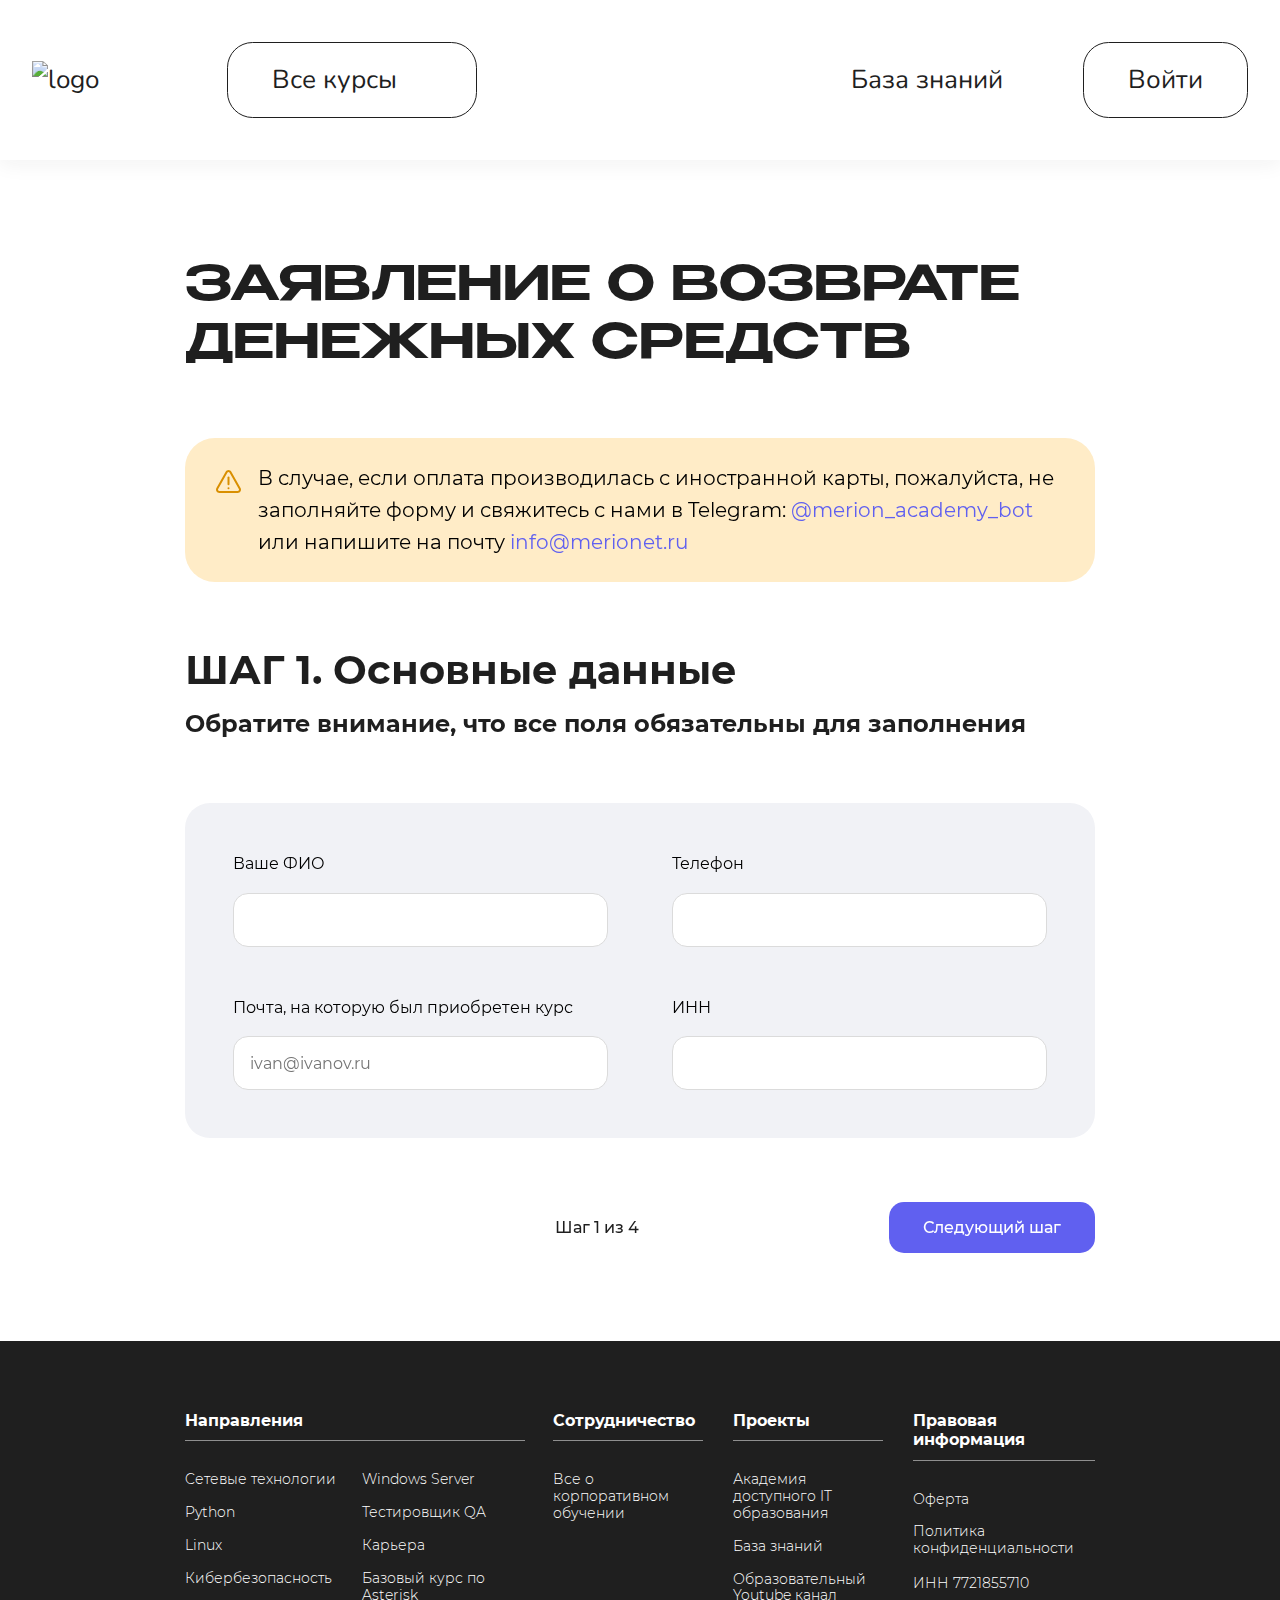
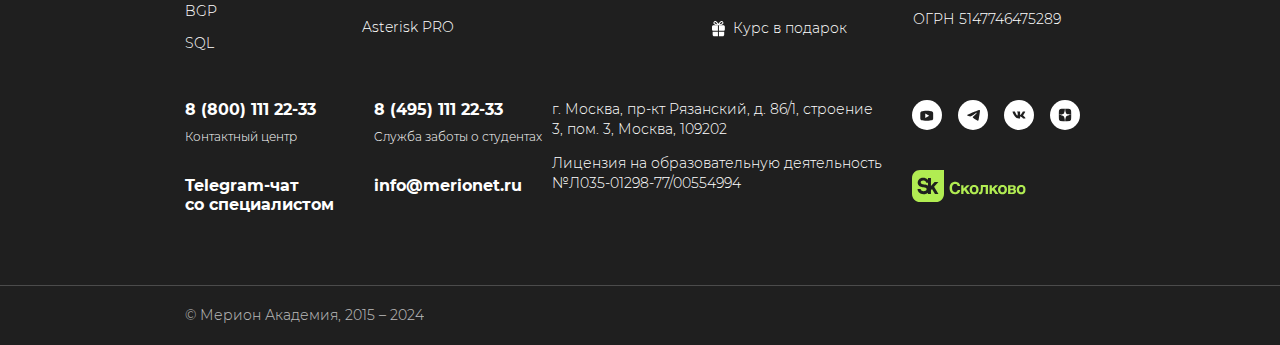
==== commit 387cd0ce: "project finished" ====
--- a/index.html
+++ b/index.html
@@ -1,1238 +1,1212 @@
 <!DOCTYPE html>
 <html lang="ru-RU">
+
 <head>
-<meta charset="utf-8">
-<title>Step</title>
-<meta name="viewport" content="width=device-width,initial-scale=1">
-<meta name="keywords" content="">
-<link rel="stylesheet" href="./static/css/step.css">
-<link rel="stylesheet" type="text/css" href="static/css/swiper-bundle.min.css">
-<link rel="stylesheet" type="text/css" href="static/css/styles.min.css?v4">
-<link rel="stylesheet" href="./static/fonts/Montserrat/stylesheet.css">
+  <meta charset="utf-8">
+  <title>Step</title>
+  <meta name="viewport" content="width=device-width,initial-scale=1">
+  <meta name="keywords" content="">
+  <link rel="stylesheet" href="./static/css/step.css">
+  <link rel="stylesheet" type="text/css" href="static/css/swiper-bundle.min.css">
+  <link rel="stylesheet" type="text/css" href="static/css/styles.min.css?v4">
+  <link rel="stylesheet" href="./static/fonts/Montserrat/stylesheet.css">
 </head>
+
 <body>
-<div class="wrapper">
+  <div class="wrapper">
     <header class="_header">
-    <div class="_container-xl">
+      <div class="_container-xl">
         <div class="_header__content _d-flex">
-            <div class="_header__logo"><a class="_logo" href="/merion-academy"><span class="_logo__default"><img
-                            src="https://wiki.merionet.ru/merion-academy/vendor/img/header/general/logo_black.svg" alt="logo"></span><span
-                        class="_logo__active"><img src="https://wiki.merionet.ru/merion-academy/vendor/img/header/general/logo_black.svg"
-                            alt="logo"></span></a>
+          <div class="_header__logo"><a class="_logo" href="/merion-academy"><span class="_logo__default"><img
+                  src="https://wiki.merionet.ru/merion-academy/vendor/img/header/general/logo_black.svg"
+                  alt="logo"></span><span class="_logo__active"><img
+                  src="https://wiki.merionet.ru/merion-academy/vendor/img/header/general/logo_black.svg"
+                  alt="logo"></span></a>
+          </div>
+          <div class="_header__courses"><a class="_header-btn _outline-border _header-course _header-open" href="#">
+              <span class="_header-btn__txt">Все курсы</span><span class="_header-btn__icon _icon">
+                <svg class="svg-sprite-icon icon-_down">
+                  <use xlink:href="/merion-academy/vendor/img/header/svg/symbol/sprite.svg#_down"></use>
+                </svg></span></a></div>
+          <div class="_header__links _d-flex">
+            <a class="_header-link _d-flex" href="https://wiki.merionet.ru/"> <span class="_header-link__icon _icon">
+                <svg class="svg-sprite-icon icon-_book">
+                  <use xlink:href="/merion-academy/vendor/img/header/svg/symbol/sprite.svg#_book"></use>
+                </svg></span><span class="_header-link__txt">База знаний</span></a>
+            <a class="_header-btn _outline-border _header-login-btn" href="https://lms.merionet.ru?lang=ru"
+              target="_blank">Войти</a>
+          </div>
+        </div>
+      </div>
+      <div class="_header-dropdown">
+        <div class="_container-xl">
+          <div class="_header-dropdown__links">
+            <div class="_header-dropdown__links-item"><a class="_header-btn _outline-border _header-wiki"
+                href="https://wiki.merionet.ru">База
+                знаниий </a></div>
+            <div class="_header-dropdown__links-item"><a class="_header-login _button"
+                href="https://lms.merionet.ru?lang=ru">Войти</a></div>
+          </div>
+          <div class="_header-dropdown__content _d-flex">
+            <div class="_header-dropdown__content-left">
+              <div class="_header-search">
+                <div class="_header-search__group">
+                  <div class="_header-search__group-left"><a class="_header-search__back _icon" href="#">
+                      <svg class="svg-sprite-icon icon-return">
+                        <use xlink:href="/merion-academy/vendor/img/header/svg/symbol/sprite.svg#return">
+                        </use>
+                      </svg>
+                    </a></div>
+                  <div class="_header-search__group-right">
+                    <input class="_header-search__input _input" type="text" placeholder="Поиск курса"><a
+                      class="_header-search__clear _icon" href="#">
+                      <svg class="svg-sprite-icon icon-_cross">
+                        <use xlink:href="/merion-academy/vendor/img/header/svg/symbol/sprite.svg#_cross">
+                        </use>
+                      </svg>
+                    </a>
+                  </div>
+                </div>
+                <div class="_header-search__dropdown">
+                  <div class="_header-search__dropdown-found">
+                    <div class="_header-search__dropdown-result">
+                      <div class="_header-search__list _flex">
+                        <div class="_header-search__list-item">
+                          <a class="_header-search__item" href="/merion-academy/courses/kurs-po-python"> <span
+                              class="_header-search__item-icon">
+                              <picture>
+                                <source srcset="/merion-academy/vendor/img/course-logos/python.png" type="image/webp">
+                                <img src="/merion-academy/vendor/img/course-logos/python.png" width="39" height="39"
+                                  alt="img">
+                              </picture>
+                            </span><span class="_header-search__item-txt">Python с
+                              нуля</span></a>
+                        </div>
+                        <div class="_header-search__list-item">
+                          <a class="_header-search__item" href="/merion-academy/courses/devops-inzhener-s-nulya"> <span
+                              class="_header-search__item-icon">
+                              <picture>
+                                <source srcset="/merion-academy/vendor/img/course-logos/devops.png" type="image/webp">
+                                <img src="/merion-academy/vendor/img/course-logos/devops.png" width="39" height="39"
+                                  alt="img">
+                              </picture>
+                            </span><span class="_header-search__item-txt">DevOps с
+                              нуля</span></a>
+                        </div>
+                        <div class="_header-search__list-item">
+                          <a class="_header-search__item"
+                            href="/merion-academy/courses/testirovshchik-po-osnovy-qa-s-nulya">
+                            <span class="_header-search__item-icon">
+                              <picture>
+                                <source srcset="/merion-academy/vendor/img/course-logos/qa.png" type="image/webp"><img
+                                  src="/merion-academy/vendor/img/course-logos/qa.png" width="39" height="39" alt="img">
+                              </picture>
+                            </span><span class="_header-search__item-txt">QA тестировщик с
+                              нуля</span></a>
+                        </div>
+                        <div class="_header-search__list-item">
+                          <a class="_header-search__item" href="/merion-academy/courses/bazy-dannyh-s-nulya"> <span
+                              class="_header-search__item-icon">
+                              <picture>
+                                <source srcset="/merion-academy/vendor/img/course-logos/db.png" type="image/webp"><img
+                                  src="/merion-academy/vendor/img/course-logos/db.png" width="39" height="39" alt="img">
+                              </picture>
+                            </span><span class="_header-search__item-txt">Базы данных с
+                              нуля</span></a>
+                        </div>
+                        <div class="_header-search__list-item">
+                          <a class="_header-search__item" href="/merion-academy/courses/kurs-po-nosql"> <span
+                              class="_header-search__item-icon">
+                              <picture>
+                                <source srcset="/merion-academy/vendor/img/course-logos/nosql.png" type="image/webp">
+                                <img src="/merion-academy/vendor/img/course-logos/nosql.png" width="39" height="39"
+                                  alt="img">
+                              </picture>
+                            </span><span class="_header-search__item-txt">Курс по
+                              NoSQL</span></a>
+                        </div>
+                        <div class="_header-search__list-item">
+                          <a class="_header-search__item" href="/merion-academy/courses/kurs-po-sql"> <span
+                              class="_header-search__item-icon">
+                              <picture>
+                                <source srcset="/merion-academy/vendor/img/course-logos/sql.png" type="image/webp"><img
+                                  src="/merion-academy/vendor/img/course-logos/sql.png" width="39" height="39"
+                                  alt="img">
+                              </picture>
+                            </span><span class="_header-search__item-txt">Реляционные БД.
+                              SQL</span></a>
+                        </div>
+                        <div class="_header-search__list-item">
+                          <a class="_header-search__item" href="/merion-academy/courses/onlajn-kurs-po-asterisk"> <span
+                              class="_header-search__item-icon">
+                              <picture>
+                                <source srcset="/merion-academy/vendor/img/course-logos/asterisk.png" type="image/webp">
+                                <img src="/merion-academy/vendor/img/course-logos/asterisk.png" width="39" height="39"
+                                  alt="img">
+                              </picture>
+                            </span><span class="_header-search__item-txt">Базовый курс по
+                              Asterisk</span></a>
+                        </div>
+                        <div class="_header-search__list-item">
+                          <a class="_header-search__item"
+                            href="/merion-academy/courses/polnyj-kurs-po-kompyuternym-setyam">
+                            <span class="_header-search__item-icon">
+                              <picture>
+                                <source srcset="/merion-academy/vendor/img/course-logos/network.png" type="image/webp">
+                                <img src="/merion-academy/vendor/img/course-logos/network.png" width="39" height="39"
+                                  alt="img">
+                              </picture>
+                            </span><span class="_header-search__item-txt">Сетевые
+                              технологии</span></a>
+                        </div>
+                        <div class="_header-search__list-item">
+                          <a class="_header-search__item"
+                            href="/merion-academy/courses/mini-kurs-po-virtualizacii-vmware-vsphere-7">
+                            <span class="_header-search__item-icon">
+                              <picture>
+                                <source srcset="/merion-academy/vendor/img/course-logos/virtual.png" type="image/webp">
+                                <img src="/merion-academy/vendor/img/course-logos/virtual.png" width="39" height="39"
+                                  alt="img">
+                              </picture>
+                            </span><span class="_header-search__item-txt">Виртуализация</span></a>
+                        </div>
+                        <div class="_header-search__list-item">
+                          <a class="_header-search__item" href="/merion-academy/courses/kurs-po-linux"> <span
+                              class="_header-search__item-icon">
+                              <picture>
+                                <source srcset="/merion-academy/vendor/img/course-logos/linux.png" type="image/webp">
+                                <img src="/merion-academy/vendor/img/course-logos/linux.png" width="39" height="39"
+                                  alt="img">
+                              </picture>
+                            </span><span class="_header-search__item-txt">Онлайн курс по
+                              Linux</span></a>
+                        </div>
+                        <div class="_header-search__list-item">
+                          <a class="_header-search__item" href="/merion-academy/courses/kurs-po-windows-server"> <span
+                              class="_header-search__item-icon">
+                              <picture>
+                                <source srcset="/merion-academy/vendor/img/course-logos/windows.png" type="image/webp">
+                                <img src="/merion-academy/vendor/img/course-logos/windows.png" width="39" height="39"
+                                  alt="img">
+                              </picture>
+                            </span><span class="_header-search__item-txt">MS Windows
+                              Server</span></a>
+                        </div>
+                        <div class="_header-search__list-item">
+                          <a class="_header-search__item" href="/merion-academy/courses/kurs-po-kiberbezopasnosti">
+                            <span class="_header-search__item-icon">
+                              <picture>
+                                <source srcset="/merion-academy/vendor/img/course-logos/security.png" type="image/webp">
+                                <img src="/merion-academy/vendor/img/course-logos/security.png" width="39" height="39"
+                                  alt="img">
+                              </picture>
+                            </span><span class="_header-search__item-txt">Кибербезопасность</span></a>
+                        </div>
+                        <div class="_header-search__list-item">
+                          <a class="_header-search__item"
+                            href="/merion-academy/courses/asterisk-pro-prodvinutyj-onlajn-kurs">
+                            <span class="_header-search__item-icon">
+                              <picture>
+                                <source srcset="/merion-academy/vendor/img/course-logos/asterisk-pro.png"
+                                  type="image/webp"><img src="/merion-academy/vendor/img/course-logos/asterisk-pro.png"
+                                  width="39" height="39" alt="img">
+                              </picture>
+                            </span><span class="_header-search__item-txt">Asterisk
+                              PRO</span></a>
+                        </div>
+                        <div class="_header-search__list-item">
+                          <a class="_header-search__item" href="/merion-academy/courses/mini-kurs-po-bgp/"> <span
+                              class="_header-search__item-icon">
+                              <picture>
+                                <source srcset="/merion-academy/vendor/img/course-logos/bgp.png" type="image/webp"><img
+                                  src="/merion-academy/vendor/img/course-logos/bgp.png" width="39" height="39"
+                                  alt="img">
+                              </picture>
+                            </span><span class="_header-search__item-txt">Основы BGP</span></a>
+                        </div>
+                        <div class="_header-search__list-item">
+                          <a class="_header-search__item"
+                            href="/merion-academy/company/intensiv-po-rostu-karery-v-it-ot-hr-ekspertov">
+                            <span class="_header-search__item-icon">
+                              <picture>
+                                <source srcset="/merion-academy/vendor/img/course-logos/career.png" type="image/webp">
+                                <img src="/merion-academy/vendor/img/course-logos/career.png" width="39" height="39"
+                                  alt="img">
+                              </picture>
+                            </span><span class="_header-search__item-txt">Карьерный
+                              интенсив</span></a>
+                        </div>
+                        <div class="_header-search__list-item">
+                          <a class="_header-search__item" href="/merion-academy/courses/java-razrabotchik-s-nulya">
+                            <span class="_header-search__item-icon">
+                              <picture>
+                                <source srcset="/merion-academy/vendor/img/course-logos/java.png" type="image/webp"><img
+                                  src="/merion-academy/vendor/img/course-logos/java.png" width="39" height="39"
+                                  alt="img">
+                              </picture>
+                            </span><span class="_header-search__item-txt">Java с нуля</span></a>
+                        </div>
+                        <div class="_header-search__list-item">
+                          <a class="_header-search__item"
+                            href="/merion-academy/courses/python-advanced-prodvinutyj-kurs">
+                            <span class="_header-search__item-icon">
+                              <picture>
+                                <source srcset="/merion-academy/vendor/img/course-logos/python-advanced.png"
+                                  type="image/webp"><img
+                                  src="/merion-academy/vendor/img/course-logos/python-advanced.png" width="39"
+                                  height="39" alt="img">
+                              </picture>
+                            </span><span class="_header-search__item-txt">Python Advanced.
+                              Продвинутый курс</span></a>
+                        </div>
+                        <div class="_header-search__list-item">
+                          <a class="_header-search__item" href="/merion-academy/courses/frontend-razrabotchik-s-nulya">
+                            <span class="_header-search__item-icon">
+                              <picture>
+                                <source srcset="/merion-academy/vendor/img/course-logos/frontend.png" type="image/webp">
+                                <img src="/merion-academy/vendor/img/course-logos/frontend.png" width="39" height="39"
+                                  alt="img">
+                              </picture>
+                            </span><span class="_header-search__item-txt">Фронтенд с
+                              нуля</span></a>
+                        </div>
+                        <div class="_header-search__list-item">
+                          <a class="_header-search__item"
+                            href="/merion-academy/courses/avtomatizirovannoe-testirovanie-na-python">
+                            <span class="_header-search__item-icon">
+                              <picture>
+                                <source srcset="/merion-academy/vendor/img/course-logos/aqa-python.png"
+                                  type="image/webp"><img src="/merion-academy/vendor/img/course-logos/aqa-python.png"
+                                  width="39" height="39" alt="img">
+                              </picture>
+                            </span><span class="_header-search__item-txt">Автотестирование на
+                              Python</span></a>
+                        </div>
+                        <div class="_header-search__list-item">
+                          <a class="_header-search__item" href="/merion-academy/courses/git-i-github-s-nulya"> <span
+                              class="_header-search__item-icon">
+                              <picture>
+                                <source srcset="/merion-academy/vendor/img/course-logos/git.png" type="image/webp"><img
+                                  src="/merion-academy/vendor/img/course-logos/git.png" width="39" height="39"
+                                  alt="img">
+                              </picture>
+                            </span><span class="_header-search__item-txt">Git и GitHub с
+                              нуля</span></a>
+                        </div>
+                        <div class="_header-search__list-item">
+                          <a class="_header-search__item" href="/merion-academy/courses/kurs-po-etichnomu-hakingu">
+                            <span class="_header-search__item-icon">
+                              <picture>
+                                <source srcset="/merion-academy/vendor/img/course-logos/ethical-hacking.png"
+                                  type="image/webp"><img
+                                  src="/merion-academy/vendor/img/course-logos/ethical-hacking.png" width="39"
+                                  height="39" alt="img">
+                              </picture>
+                            </span><span class="_header-search__item-txt">Этичный
+                              хакинг</span></a>
+                        </div>
+                        <div class="_header-search__list-item">
+                          <a class="_header-search__item" href="/merion-academy/courses/telegram-boty-na-python"> <span
+                              class="_header-search__item-icon">
+                              <picture>
+                                <source srcset="/merion-academy/vendor/img/course-logos/python-tg.png"
+                                  type="image/webp"><img src="/merion-academy/vendor/img/course-logos/python-tg.png"
+                                  width="39" height="39" alt="img">
+                              </picture>
+                            </span><span class="_header-search__item-txt">Telegram-боты на
+                              Python</span></a>
+                        </div>
+                        <div class="_header-search__list-item">
+                          <a class="_header-search__item"
+                            href="/merion-academy/courses/avtomatizirovannoe-testirovanie-na-java">
+                            <span class="_header-search__item-icon">
+                              <picture>
+                                <source srcset="/merion-academy/vendor/img/course-logos/aqa-java.png" type="image/webp">
+                                <img src="/merion-academy/vendor/img/course-logos/aqa-java.png" width="39" height="39"
+                                  alt="img">
+                              </picture>
+                            </span><span class="_header-search__item-txt">Автотестирование на
+                              Java</span></a>
+                        </div>
+                        <div class="_header-search__list-item">
+                          <a class="_header-search__item"
+                            href="/merion-academy/courses/onlajn-kurs-po-setevym-tekhnologiyam-huawei">
+                            <span class="_header-search__item-icon">
+                              <picture>
+                                <source srcset="/merion-academy/vendor/img/course-logos/network-huawei.png"
+                                  type="image/webp"><img
+                                  src="/merion-academy/vendor/img/course-logos/network-huawei.png" width="39"
+                                  height="39" alt="img">
+                              </picture>
+                            </span><span class="_header-search__item-txt">Сетевые технологии
+                              Huawei</span></a>
+                        </div>
+                        <div class="_header-search__list-item">
+                          <a class="_header-search__item" href="/merion-academy/courses/onlajn-kurs-po-typescript">
+                            <span class="_header-search__item-icon">
+                              <picture>
+                                <source srcset="/merion-academy/vendor/img/course-logos/typescript.png"
+                                  type="image/webp"><img src="/merion-academy/vendor/img/course-logos/typescript.png"
+                                  width="39" height="39" alt="img">
+                              </picture>
+                            </span><span class="_header-search__item-txt">TypeScript</span></a>
+                        </div>
+                        <div class="_header-search__list-item">
+                          <a class="_header-search__item" href="/merion-academy/courses/onlajn-kurs-po-mikrotik"> <span
+                              class="_header-search__item-icon">
+                              <picture>
+                                <source srcset="/merion-academy/vendor/img/course-logos/mikrotik.png" type="image/webp">
+                                <img src="/merion-academy/vendor/img/course-logos/mikrotik.png" width="39" height="39"
+                                  alt="img">
+                              </picture>
+                            </span><span class="_header-search__item-txt">MiktoTik</span></a>
+                        </div>
+                      </div>
+                    </div>
+                    <div class="_header-search__dropdown-all">
+                      <a class="_header-search__dropdown-link" href="">Все курсы по запросу «» (0)
+                      </a>
+                    </div>
+                  </div>
+                  <div class="_header-search__dropdown-null">Ничего не найдено</div>
+                </div>
+              </div>
+              <div class="_header-categories _flex">
+                <div class="_header-categories__item">
+                  <a class="_header-categories__link _outline-border" href="/merion-academy/courses">Все
+                    курсы</a>
+                </div>
+                <div class="_header-categories__item">
+                  <a class="_header-categories__link _outline-border"
+                    href="/merion-academy/courses/programmirovanie">Программирование</a>
+                </div>
+                <div class="_header-categories__item">
+                  <a class="_header-categories__link _outline-border" href="/merion-academy/courses/seti">Сети</a>
+                </div>
+                <div class="_header-categories__item">
+                  <a class="_header-categories__link _outline-border"
+                    href="/merion-academy/courses/sistemnoe-administrirovanie">Системное
+                    администрирование</a>
+                </div>
+                <div class="_header-categories__item">
+                  <a class="_header-categories__link _outline-border" href="/merion-academy/courses/devops">DevOps</a>
+                </div>
+                <div class="_header-categories__item">
+                  <a class="_header-categories__link _outline-border" href="/merion-academy/courses/qa">QA</a>
+                </div>
+                <div class="_header-categories__item">
+                  <a class="_header-categories__link _outline-border"
+                    href="/merion-academy/courses/kiberbezopasnost">Кибербезопасность</a>
+                </div>
+                <div class="_header-categories__item">
+                  <a class="_header-categories__link _outline-border"
+                    href="/merion-academy/courses/virtualizaciya">Виртуализация</a>
+                </div>
+                <div class="_header-categories__item">
+                  <a class="_header-categories__link _outline-border" href="/merion-academy/courses/bazy-dannyh">Базы
+                    данных</a>
+                </div>
+                <div class="_header-categories__item">
+                  <a class="_header-categories__link _outline-border"
+                    href="/merion-academy/courses/telefoniya">Телефония</a>
+                </div>
+                <!--                        <div class="_header-categories__item">-->
+                <!--                            <a class="_header-categories__link _outline-border"-->
+                <!--                               href="/merion-academy/courses/karera--><!--">Карьера</a></div>-->
+              </div>
             </div>
-            <div class="_header__courses"><a class="_header-btn _outline-border _header-course _header-open"
-                    href="#">
-                    <span class="_header-btn__txt">Все курсы</span><span class="_header-btn__icon _icon">
-                        <svg class="svg-sprite-icon icon-_down">
-                            <use xlink:href="/merion-academy/vendor/img/header/svg/symbol/sprite.svg#_down"></use>
-                        </svg></span></a></div>
-            <div class="_header__links _d-flex">
-                <a class="_header-link _d-flex" href="https://wiki.merionet.ru/"> <span
-                        class="_header-link__icon _icon">
-                        <svg class="svg-sprite-icon icon-_book">
-                            <use xlink:href="/merion-academy/vendor/img/header/svg/symbol/sprite.svg#_book"></use>
-                        </svg></span><span class="_header-link__txt">База знаний</span></a>
-                <a class="_header-btn _outline-border _header-login-btn" href="https://lms.merionet.ru?lang=ru"
-                    target="_blank">Войти</a>
+            <div class="_header-dropdown__content-right">
+              <div class="_header-banner">
+                <div class="_header-banner__img"><img src="/merion-academy/vendor/img/header/general/h-banner-img.svg"
+                    alt=""></div>
+                <div class="_header-banner__title bold"><a class="header-h-link"
+                    href="/merion-academy/company/intensiv-po-rostu-karery-v-it-ot-hr-ekspertov">Поможем
+                    прокачать&nbsp;карьеру!</a></div>
+                <div class="_header-banner__txt">Всем студентам мы предоставляем бесплатный интенсив по
+                  карьерному росту, разработанный совместно с&nbsp;экспертами из центра развития карьеры
+                  «ЭЙЧ».
+                </div>
+              </div>
             </div>
+          </div>
         </div>
-    </div>
-    <div class="_header-dropdown">
-        <div class="_container-xl">
-            <div class="_header-dropdown__links">
-                <div class="_header-dropdown__links-item"><a class="_header-btn _outline-border _header-wiki"
-                        href="https://wiki.merionet.ru">База
-                        знаниий </a></div>
-                <div class="_header-dropdown__links-item"><a class="_header-login _button"
-                        href="https://lms.merionet.ru?lang=ru">Войти</a></div>
-            </div>
-            <div class="_header-dropdown__content _d-flex">
-                <div class="_header-dropdown__content-left">
-                    <div class="_header-search">
-                        <div class="_header-search__group">
-                            <div class="_header-search__group-left"><a class="_header-search__back _icon" href="#">
-                                    <svg class="svg-sprite-icon icon-return">
-                                        <use
-                                            xlink:href="/merion-academy/vendor/img/header/svg/symbol/sprite.svg#return">
-                                        </use>
-                                    </svg>
-                                </a></div>
-                            <div class="_header-search__group-right">
-                                <input class="_header-search__input _input" type="text" placeholder="Поиск курса"><a
-                                    class="_header-search__clear _icon" href="#">
-                                    <svg class="svg-sprite-icon icon-_cross">
-                                        <use
-                                            xlink:href="/merion-academy/vendor/img/header/svg/symbol/sprite.svg#_cross">
-                                        </use>
-                                    </svg>
-                                </a>
-                            </div>
-                        </div>
-                        <div class="_header-search__dropdown">
-                            <div class="_header-search__dropdown-found">
-                                <div class="_header-search__dropdown-result">
-                                    <div class="_header-search__list _flex">
-                                        <div class="_header-search__list-item">
-                                            <a class="_header-search__item"
-                                                href="/merion-academy/courses/kurs-po-python"> <span
-                                                    class="_header-search__item-icon">
-                                                    <picture>
-                                                        <source
-                                                            srcset="/merion-academy/vendor/img/course-logos/python.png"
-                                                            type="image/webp"><img
-                                                            src="/merion-academy/vendor/img/course-logos/python.png"
-                                                            width="39" height="39" alt="img">
-                                                    </picture>
-                                                </span><span class="_header-search__item-txt">Python с
-                                                    нуля</span></a>
-                                        </div>
-                                        <div class="_header-search__list-item">
-                                            <a class="_header-search__item"
-                                                href="/merion-academy/courses/devops-inzhener-s-nulya"> <span
-                                                    class="_header-search__item-icon">
-                                                    <picture>
-                                                        <source
-                                                            srcset="/merion-academy/vendor/img/course-logos/devops.png"
-                                                            type="image/webp"><img
-                                                            src="/merion-academy/vendor/img/course-logos/devops.png"
-                                                            width="39" height="39" alt="img">
-                                                    </picture>
-                                                </span><span class="_header-search__item-txt">DevOps с
-                                                    нуля</span></a>
-                                        </div>
-                                        <div class="_header-search__list-item">
-                                            <a class="_header-search__item"
-                                                href="/merion-academy/courses/testirovshchik-po-osnovy-qa-s-nulya">
-                                                <span class="_header-search__item-icon">
-                                                    <picture>
-                                                        <source
-                                                            srcset="/merion-academy/vendor/img/course-logos/qa.png"
-                                                            type="image/webp"><img
-                                                            src="/merion-academy/vendor/img/course-logos/qa.png"
-                                                            width="39" height="39" alt="img">
-                                                    </picture>
-                                                </span><span class="_header-search__item-txt">QA тестировщик с
-                                                    нуля</span></a>
-                                        </div>
-                                        <div class="_header-search__list-item">
-                                            <a class="_header-search__item"
-                                                href="/merion-academy/courses/bazy-dannyh-s-nulya"> <span
-                                                    class="_header-search__item-icon">
-                                                    <picture>
-                                                        <source
-                                                            srcset="/merion-academy/vendor/img/course-logos/db.png"
-                                                            type="image/webp"><img
-                                                            src="/merion-academy/vendor/img/course-logos/db.png"
-                                                            width="39" height="39" alt="img">
-                                                    </picture>
-                                                </span><span class="_header-search__item-txt">Базы данных с
-                                                    нуля</span></a>
-                                        </div>
-                                        <div class="_header-search__list-item">
-                                            <a class="_header-search__item"
-                                                href="/merion-academy/courses/kurs-po-nosql"> <span
-                                                    class="_header-search__item-icon">
-                                                    <picture>
-                                                        <source
-                                                            srcset="/merion-academy/vendor/img/course-logos/nosql.png"
-                                                            type="image/webp"><img
-                                                            src="/merion-academy/vendor/img/course-logos/nosql.png"
-                                                            width="39" height="39" alt="img">
-                                                    </picture>
-                                                </span><span class="_header-search__item-txt">Курс по
-                                                    NoSQL</span></a>
-                                        </div>
-                                        <div class="_header-search__list-item">
-                                            <a class="_header-search__item"
-                                                href="/merion-academy/courses/kurs-po-sql"> <span
-                                                    class="_header-search__item-icon">
-                                                    <picture>
-                                                        <source
-                                                            srcset="/merion-academy/vendor/img/course-logos/sql.png"
-                                                            type="image/webp"><img
-                                                            src="/merion-academy/vendor/img/course-logos/sql.png"
-                                                            width="39" height="39" alt="img">
-                                                    </picture>
-                                                </span><span class="_header-search__item-txt">Реляционные БД.
-                                                    SQL</span></a>
-                                        </div>
-                                        <div class="_header-search__list-item">
-                                            <a class="_header-search__item"
-                                                href="/merion-academy/courses/onlajn-kurs-po-asterisk"> <span
-                                                    class="_header-search__item-icon">
-                                                    <picture>
-                                                        <source
-                                                            srcset="/merion-academy/vendor/img/course-logos/asterisk.png"
-                                                            type="image/webp"><img
-                                                            src="/merion-academy/vendor/img/course-logos/asterisk.png"
-                                                            width="39" height="39" alt="img">
-                                                    </picture>
-                                                </span><span class="_header-search__item-txt">Базовый курс по
-                                                    Asterisk</span></a>
-                                        </div>
-                                        <div class="_header-search__list-item">
-                                            <a class="_header-search__item"
-                                                href="/merion-academy/courses/polnyj-kurs-po-kompyuternym-setyam">
-                                                <span class="_header-search__item-icon">
-                                                    <picture>
-                                                        <source
-                                                            srcset="/merion-academy/vendor/img/course-logos/network.png"
-                                                            type="image/webp"><img
-                                                            src="/merion-academy/vendor/img/course-logos/network.png"
-                                                            width="39" height="39" alt="img">
-                                                    </picture>
-                                                </span><span class="_header-search__item-txt">Сетевые
-                                                    технологии</span></a>
-                                        </div>
-                                        <div class="_header-search__list-item">
-                                            <a class="_header-search__item"
-                                                href="/merion-academy/courses/mini-kurs-po-virtualizacii-vmware-vsphere-7">
-                                                <span class="_header-search__item-icon">
-                                                    <picture>
-                                                        <source
-                                                            srcset="/merion-academy/vendor/img/course-logos/virtual.png"
-                                                            type="image/webp"><img
-                                                            src="/merion-academy/vendor/img/course-logos/virtual.png"
-                                                            width="39" height="39" alt="img">
-                                                    </picture>
-                                                </span><span
-                                                    class="_header-search__item-txt">Виртуализация</span></a>
-                                        </div>
-                                        <div class="_header-search__list-item">
-                                            <a class="_header-search__item"
-                                                href="/merion-academy/courses/kurs-po-linux"> <span
-                                                    class="_header-search__item-icon">
-                                                    <picture>
-                                                        <source
-                                                            srcset="/merion-academy/vendor/img/course-logos/linux.png"
-                                                            type="image/webp"><img
-                                                            src="/merion-academy/vendor/img/course-logos/linux.png"
-                                                            width="39" height="39" alt="img">
-                                                    </picture>
-                                                </span><span class="_header-search__item-txt">Онлайн курс по
-                                                    Linux</span></a>
-                                        </div>
-                                        <div class="_header-search__list-item">
-                                            <a class="_header-search__item"
-                                                href="/merion-academy/courses/kurs-po-windows-server"> <span
-                                                    class="_header-search__item-icon">
-                                                    <picture>
-                                                        <source
-                                                            srcset="/merion-academy/vendor/img/course-logos/windows.png"
-                                                            type="image/webp"><img
-                                                            src="/merion-academy/vendor/img/course-logos/windows.png"
-                                                            width="39" height="39" alt="img">
-                                                    </picture>
-                                                </span><span class="_header-search__item-txt">MS Windows
-                                                    Server</span></a>
-                                        </div>
-                                        <div class="_header-search__list-item">
-                                            <a class="_header-search__item"
-                                                href="/merion-academy/courses/kurs-po-kiberbezopasnosti"> <span
-                                                    class="_header-search__item-icon">
-                                                    <picture>
-                                                        <source
-                                                            srcset="/merion-academy/vendor/img/course-logos/security.png"
-                                                            type="image/webp"><img
-                                                            src="/merion-academy/vendor/img/course-logos/security.png"
-                                                            width="39" height="39" alt="img">
-                                                    </picture>
-                                                </span><span
-                                                    class="_header-search__item-txt">Кибербезопасность</span></a>
-                                        </div>
-                                        <div class="_header-search__list-item">
-                                            <a class="_header-search__item"
-                                                href="/merion-academy/courses/asterisk-pro-prodvinutyj-onlajn-kurs">
-                                                <span class="_header-search__item-icon">
-                                                    <picture>
-                                                        <source
-                                                            srcset="/merion-academy/vendor/img/course-logos/asterisk-pro.png"
-                                                            type="image/webp"><img
-                                                            src="/merion-academy/vendor/img/course-logos/asterisk-pro.png"
-                                                            width="39" height="39" alt="img">
-                                                    </picture>
-                                                </span><span class="_header-search__item-txt">Asterisk
-                                                    PRO</span></a>
-                                        </div>
-                                        <div class="_header-search__list-item">
-                                            <a class="_header-search__item"
-                                                href="/merion-academy/courses/mini-kurs-po-bgp/"> <span
-                                                    class="_header-search__item-icon">
-                                                    <picture>
-                                                        <source
-                                                            srcset="/merion-academy/vendor/img/course-logos/bgp.png"
-                                                            type="image/webp"><img
-                                                            src="/merion-academy/vendor/img/course-logos/bgp.png"
-                                                            width="39" height="39" alt="img">
-                                                    </picture>
-                                                </span><span class="_header-search__item-txt">Основы BGP</span></a>
-                                        </div>
-                                        <div class="_header-search__list-item">
-                                            <a class="_header-search__item"
-                                                href="/merion-academy/company/intensiv-po-rostu-karery-v-it-ot-hr-ekspertov">
-                                                <span class="_header-search__item-icon">
-                                                    <picture>
-                                                        <source
-                                                            srcset="/merion-academy/vendor/img/course-logos/career.png"
-                                                            type="image/webp"><img
-                                                            src="/merion-academy/vendor/img/course-logos/career.png"
-                                                            width="39" height="39" alt="img">
-                                                    </picture>
-                                                </span><span class="_header-search__item-txt">Карьерный
-                                                    интенсив</span></a>
-                                        </div>
-                                        <div class="_header-search__list-item">
-                                            <a class="_header-search__item"
-                                                href="/merion-academy/courses/java-razrabotchik-s-nulya"> <span
-                                                    class="_header-search__item-icon">
-                                                    <picture>
-                                                        <source
-                                                            srcset="/merion-academy/vendor/img/course-logos/java.png"
-                                                            type="image/webp"><img
-                                                            src="/merion-academy/vendor/img/course-logos/java.png"
-                                                            width="39" height="39" alt="img">
-                                                    </picture>
-                                                </span><span class="_header-search__item-txt">Java с нуля</span></a>
-                                        </div>
-                                        <div class="_header-search__list-item">
-                                            <a class="_header-search__item"
-                                                href="/merion-academy/courses/python-advanced-prodvinutyj-kurs">
-                                                <span class="_header-search__item-icon">
-                                                    <picture>
-                                                        <source
-                                                            srcset="/merion-academy/vendor/img/course-logos/python-advanced.png"
-                                                            type="image/webp"><img
-                                                            src="/merion-academy/vendor/img/course-logos/python-advanced.png"
-                                                            width="39" height="39" alt="img">
-                                                    </picture>
-                                                </span><span class="_header-search__item-txt">Python Advanced.
-                                                    Продвинутый курс</span></a>
-                                        </div>
-                                        <div class="_header-search__list-item">
-                                            <a class="_header-search__item"
-                                                href="/merion-academy/courses/frontend-razrabotchik-s-nulya"> <span
-                                                    class="_header-search__item-icon">
-                                                    <picture>
-                                                        <source
-                                                            srcset="/merion-academy/vendor/img/course-logos/frontend.png"
-                                                            type="image/webp"><img
-                                                            src="/merion-academy/vendor/img/course-logos/frontend.png"
-                                                            width="39" height="39" alt="img">
-                                                    </picture>
-                                                </span><span class="_header-search__item-txt">Фронтенд с
-                                                    нуля</span></a>
-                                        </div>
-                                        <div class="_header-search__list-item">
-                                            <a class="_header-search__item"
-                                                href="/merion-academy/courses/avtomatizirovannoe-testirovanie-na-python">
-                                                <span class="_header-search__item-icon">
-                                                    <picture>
-                                                        <source
-                                                            srcset="/merion-academy/vendor/img/course-logos/aqa-python.png"
-                                                            type="image/webp"><img
-                                                            src="/merion-academy/vendor/img/course-logos/aqa-python.png"
-                                                            width="39" height="39" alt="img">
-                                                    </picture>
-                                                </span><span class="_header-search__item-txt">Автотестирование на
-                                                    Python</span></a>
-                                        </div>
-                                        <div class="_header-search__list-item">
-                                            <a class="_header-search__item"
-                                                href="/merion-academy/courses/git-i-github-s-nulya"> <span
-                                                    class="_header-search__item-icon">
-                                                    <picture>
-                                                        <source
-                                                            srcset="/merion-academy/vendor/img/course-logos/git.png"
-                                                            type="image/webp"><img
-                                                            src="/merion-academy/vendor/img/course-logos/git.png"
-                                                            width="39" height="39" alt="img">
-                                                    </picture>
-                                                </span><span class="_header-search__item-txt">Git и GitHub с
-                                                    нуля</span></a>
-                                        </div>
-                                        <div class="_header-search__list-item">
-                                            <a class="_header-search__item"
-                                                href="/merion-academy/courses/kurs-po-etichnomu-hakingu"> <span
-                                                    class="_header-search__item-icon">
-                                                    <picture>
-                                                        <source
-                                                            srcset="/merion-academy/vendor/img/course-logos/ethical-hacking.png"
-                                                            type="image/webp"><img
-                                                            src="/merion-academy/vendor/img/course-logos/ethical-hacking.png"
-                                                            width="39" height="39" alt="img">
-                                                    </picture>
-                                                </span><span class="_header-search__item-txt">Этичный
-                                                    хакинг</span></a>
-                                        </div>
-                                        <div class="_header-search__list-item">
-                                            <a class="_header-search__item"
-                                                href="/merion-academy/courses/telegram-boty-na-python"> <span
-                                                    class="_header-search__item-icon">
-                                                    <picture>
-                                                        <source
-                                                            srcset="/merion-academy/vendor/img/course-logos/python-tg.png"
-                                                            type="image/webp"><img
-                                                            src="/merion-academy/vendor/img/course-logos/python-tg.png"
-                                                            width="39" height="39" alt="img">
-                                                    </picture>
-                                                </span><span class="_header-search__item-txt">Telegram-боты на
-                                                    Python</span></a>
-                                        </div>
-                                        <div class="_header-search__list-item">
-                                            <a class="_header-search__item"
-                                                href="/merion-academy/courses/avtomatizirovannoe-testirovanie-na-java">
-                                                <span class="_header-search__item-icon">
-                                                    <picture>
-                                                        <source
-                                                            srcset="/merion-academy/vendor/img/course-logos/aqa-java.png"
-                                                            type="image/webp"><img
-                                                            src="/merion-academy/vendor/img/course-logos/aqa-java.png"
-                                                            width="39" height="39" alt="img">
-                                                    </picture>
-                                                </span><span class="_header-search__item-txt">Автотестирование на
-                                                    Java</span></a>
-                                        </div>
-                                        <div class="_header-search__list-item">
-                                            <a class="_header-search__item"
-                                                href="/merion-academy/courses/onlajn-kurs-po-setevym-tekhnologiyam-huawei">
-                                                <span class="_header-search__item-icon">
-                                                    <picture>
-                                                        <source
-                                                            srcset="/merion-academy/vendor/img/course-logos/network-huawei.png"
-                                                            type="image/webp"><img
-                                                            src="/merion-academy/vendor/img/course-logos/network-huawei.png"
-                                                            width="39" height="39" alt="img">
-                                                    </picture>
-                                                </span><span class="_header-search__item-txt">Сетевые технологии
-                                                    Huawei</span></a>
-                                        </div>
-                                        <div class="_header-search__list-item">
-                                            <a class="_header-search__item"
-                                                href="/merion-academy/courses/onlajn-kurs-po-typescript"> <span
-                                                    class="_header-search__item-icon">
-                                                    <picture>
-                                                        <source
-                                                            srcset="/merion-academy/vendor/img/course-logos/typescript.png"
-                                                            type="image/webp"><img
-                                                            src="/merion-academy/vendor/img/course-logos/typescript.png"
-                                                            width="39" height="39" alt="img">
-                                                    </picture>
-                                                </span><span class="_header-search__item-txt">TypeScript</span></a>
-                                        </div>
-                                        <div class="_header-search__list-item">
-                                            <a class="_header-search__item"
-                                                href="/merion-academy/courses/onlajn-kurs-po-mikrotik"> <span
-                                                    class="_header-search__item-icon">
-                                                    <picture>
-                                                        <source
-                                                            srcset="/merion-academy/vendor/img/course-logos/mikrotik.png"
-                                                            type="image/webp"><img
-                                                            src="/merion-academy/vendor/img/course-logos/mikrotik.png"
-                                                            width="39" height="39" alt="img">
-                                                    </picture>
-                                                </span><span class="_header-search__item-txt">MiktoTik</span></a>
-                                        </div>
-                                    </div>
-                                </div>
-                                <div class="_header-search__dropdown-all">
-                                    <a class="_header-search__dropdown-link" href="">Все курсы по запросу «» (0)
-                                    </a>
-                                </div>
-                            </div>
-                            <div class="_header-search__dropdown-null">Ничего не найдено</div>
-                        </div>
-                    </div>
-                    <div class="_header-categories _flex">
-                        <div class="_header-categories__item">
-                            <a class="_header-categories__link _outline-border" href="/merion-academy/courses">Все
-                                курсы</a>
-                        </div>
-                        <div class="_header-categories__item">
-                            <a class="_header-categories__link _outline-border"
-                                href="/merion-academy/courses/programmirovanie">Программирование</a>
-                        </div>
-                        <div class="_header-categories__item">
-                            <a class="_header-categories__link _outline-border"
-                                href="/merion-academy/courses/seti">Сети</a>
-                        </div>
-                        <div class="_header-categories__item">
-                            <a class="_header-categories__link _outline-border"
-                                href="/merion-academy/courses/sistemnoe-administrirovanie">Системное
-                                администрирование</a>
-                        </div>
-                        <div class="_header-categories__item">
-                            <a class="_header-categories__link _outline-border"
-                                href="/merion-academy/courses/devops">DevOps</a>
-                        </div>
-                        <div class="_header-categories__item">
-                            <a class="_header-categories__link _outline-border"
-                                href="/merion-academy/courses/qa">QA</a>
-                        </div>
-                        <div class="_header-categories__item">
-                            <a class="_header-categories__link _outline-border"
-                                href="/merion-academy/courses/kiberbezopasnost">Кибербезопасность</a>
-                        </div>
-                        <div class="_header-categories__item">
-                            <a class="_header-categories__link _outline-border"
-                                href="/merion-academy/courses/virtualizaciya">Виртуализация</a>
-                        </div>
-                        <div class="_header-categories__item">
-                            <a class="_header-categories__link _outline-border"
-                                href="/merion-academy/courses/bazy-dannyh">Базы данных</a>
-                        </div>
-                        <div class="_header-categories__item">
-                            <a class="_header-categories__link _outline-border"
-                                href="/merion-academy/courses/telefoniya">Телефония</a>
-                        </div>
-                        <!--                        <div class="_header-categories__item">-->
-                        <!--                            <a class="_header-categories__link _outline-border"-->
-                        <!--                               href="/merion-academy/courses/karera--><!--">Карьера</a></div>-->
-                    </div>
-                </div>
-                <div class="_header-dropdown__content-right">
-                    <div class="_header-banner">
-                        <div class="_header-banner__img"><img
-                                src="/merion-academy/vendor/img/header/general/h-banner-img.svg" alt=""></div>
-                        <div class="_header-banner__title bold"><a class="header-h-link"
-                                href="/merion-academy/company/intensiv-po-rostu-karery-v-it-ot-hr-ekspertov">Поможем
-                                прокачать&nbsp;карьеру!</a></div>
-                        <div class="_header-banner__txt">Всем студентам мы предоставляем бесплатный интенсив по
-                            карьерному росту, разработанный совместно с&nbsp;экспертами из центра развития карьеры
-                            «ЭЙЧ».
-                        </div>
-                    </div>
-                </div>
-            </div>
+      </div>
+      <div class="_header-overlay"></div>
+    </header>
+
+    <main>
+
+      <div class="swiper step-swp">
+        <div class="swiper-wrapper">
+
+          <!-- Step 1 -->
+          <div class="swiper-slide">
+            <section class="step_one step-1">
+              <div class="container">
+                <h1>
+                  Заявление о возврате денежных средств
+                </h1>
+                <blockquote>
+                  <img src="./static/images/general/blockquote_icon.svg" alt="">
+                  <span>
+                    В случае, если оплата производилась с иностранной карты, пожалуйста, не заполняйте форму и свяжитесь
+                    с нами в Telegram: <a href="#">@merion_academy_bot</a> или напишите на почту <a
+                      href="#">info@merionet.ru</a>
+                  </span>
+                </blockquote>
+                <h3>
+                  ШАГ 1. Основные данные
+                </h3>
+                <h6>
+                  Обратите внимание, что&nbsp;все поля обязательны&nbsp;для&nbsp;заполнения
+                </h6>
+                <div class="step_one_in">
+                  <div class="step_one_in_top">
+                    <div class="step_one_in_top_block">
+                      <span>
+                        Ваше ФИО
+                      </span>
+                      <input class="input" type="text">
+                    </div>
+                    <div class="step_one_in_top_block">
+                      <span>
+                        Телефон
+                      </span>
+                      <input class="input" type="tel">
+                    </div>
+                  </div>
+                  <div class="step_one_in_bottom">
+                    <div class="step_one_in_top_block">
+                      <span>
+                        Почта, на которую был приобретен курс
+                      </span>
+                      <input class="input" type="text" placeholder="ivan@ivanov.ru">
+                    </div>
+                    <div class="step_one_in_top_block">
+                      <span>
+                        ИНН
+                      </span>
+                      <input class="input" type="text">
+                    </div>
+                  </div>
+                </div>
+
+                <div class="step_btns">
+                  <a href="#" class="prev_btn step_one_prev">
+                    <svg width="14" height="15" viewBox="0 0 14 15" fill="none" xmlns="http://www.w3.org/2000/svg">
+                      <g clip-path="url(#clip0_52_4248)">
+                        <path fill-rule="evenodd" clip-rule="evenodd"
+                          d="M9.82915 14.3269C10.057 14.0962 10.057 13.722 9.82915 13.4913L4.40829 8L9.82915 2.50875C10.057 2.27798 10.057 1.90384 9.82915 1.67307C9.60134 1.44231 9.23199 1.44231 9.00419 1.67307L3.17085 7.58217C2.94305 7.81293 2.94305 8.18707 3.17085 8.41784L9.00419 14.3269C9.23199 14.5577 9.60134 14.5577 9.82915 14.3269Z"
+                          fill="#1F1F1F" />
+                      </g>
+                      <defs>
+                        <clipPath id="clip0_52_4248">
+                          <rect width="14" height="14" fill="white" transform="translate(0 0.5)" />
+                        </clipPath>
+                      </defs>
+                    </svg>
+                    <span>
+                      Назад
+                    </span>
+                  </a>
+                  <div class="step_count">
+                    <span>
+                      Шаг <b>1</b> из <b>4</b>
+                    </span>
+                  </div>
+                  <a href="#" class="next_btn step-swp__next">
+                    <span class="desktop">
+                      Следующий шаг
+                    </span>
+                    <span class="media">
+                      Далее
+                    </span>
+                  </a>
+                </div>
+              </div>
+            </section>
+          </div>
+          <!-- Step 1 end -->
+
+          <!-- Step 2 -->
+          <div class="swiper-slide">
+            <section class="step_one step-2">
+              <div class="container">
+                <h1>
+                  Заявление о возврате денежных средств
+                </h1>
+                <h3>
+                  ШАГ 2. Паспортные данные
+                </h3>
+                <h6>
+                  Обратите внимание, что&nbsp;все поля обязательны&nbsp;для&nbsp;заполнения
+                </h6>
+                <div class="step_one_in">
+                  <div class="step_one_in_top">
+                    <div class="step_one_in_top_block">
+                      <span>
+                        Серия и номер паспорта
+                      </span>
+                      <input class="input" type="text" placeholder="45 13 №236478">
+                    </div>
+                    <div class="step_one_in_top_block">
+                      <span>
+                        Адрес регистрации по паспорту
+                      </span>
+                      <textarea class="adress-input input"
+                        placeholder="г. Москва, пр-кт Вернадского, д. 180, корп. 2, кв. 367"></textarea>
+                    </div>
+                  </div>
+                  <div class="step_one_in_bottom step_two">
+                    <div class="step_one_in_top_block">
+                      <span>
+                        Паспорт выдан
+                      </span>
+                      <input class="input" type="text" placeholder="Серия и номер паспорта">
+                    </div>
+                    <div class="step_one_in_top_block">
+                    </div>
+                  </div>
+                </div>
+
+                <div class="step_btns">
+                  <a href="#" class="prev_btn step-swp__prev">
+                    <svg width="14" height="15" viewBox="0 0 14 15" fill="none" xmlns="http://www.w3.org/2000/svg">
+                      <g clip-path="url(#clip0_52_4248)">
+                        <path fill-rule="evenodd" clip-rule="evenodd"
+                          d="M9.82915 14.3269C10.057 14.0962 10.057 13.722 9.82915 13.4913L4.40829 8L9.82915 2.50875C10.057 2.27798 10.057 1.90384 9.82915 1.67307C9.60134 1.44231 9.23199 1.44231 9.00419 1.67307L3.17085 7.58217C2.94305 7.81293 2.94305 8.18707 3.17085 8.41784L9.00419 14.3269C9.23199 14.5577 9.60134 14.5577 9.82915 14.3269Z"
+                          fill="#1F1F1F" />
+                      </g>
+                      <defs>
+                        <clipPath id="clip0_52_4248">
+                          <rect width="14" height="14" fill="white" transform="translate(0 0.5)" />
+                        </clipPath>
+                      </defs>
+                    </svg>
+                    <span>
+                      Назад
+                    </span>
+                  </a>
+                  <div class="step_count">
+                    <span>
+                      Шаг <b>2</b> из <b>4</b>
+                    </span>
+                  </div>
+                  <a href="#" class="next_btn step-swp__next">
+                    <span class="desktop">
+                      Следующий шаг
+                    </span>
+                    <span class="media">
+                      Далее
+                    </span>
+                  </a>
+                </div>
+              </div>
+            </section>
+          </div>
+          <!-- Step 2 end -->
+
+          <!-- Step 3 -->
+
+          <div class="swiper-slide">
+            <section class="step_one step-3">
+              <div class="container">
+                <h1>
+                  Заявление о возврате денежных средств
+                </h1>
+                <h3>
+                  ШАГ 3. Данные о курсе
+                </h3>
+                <h6>
+                  Обратите внимание, что&nbsp;все поля обязательны&nbsp;для&nbsp;заполнения
+                </h6>
+                <div class="step_one_in">
+                  <div class="step_one_in_top">
+                    <div class="step_one_in_top_block">
+                      <span>
+                        Название курса, который вы приобрели
+                      </span>
+                      <input class="input" type="text" placeholder="Полный курс по сетевым технологиям">
+                    </div>
+                    <div class="step_one_in_top_block">
+                      <span>
+                        Дата покупки курса
+                      </span>
+                      <input class="input" type="tel" placeholder="">
+                    </div>
+                  </div>
+                  <div class="step_one_in_bottom step_two">
+                    <div class="step_one_in_top_block">
+                      <span>
+                        Номер транзакции, по которой был оплачен курс, либо номер заказа, в случае приобретения его в
+                        рассрочку
+                      </span>
+                      <input class="input" type="text" placeholder="">
+                    </div>
+                    <div class="step_one_in_top_block">
+                      <span>
+                        Полная стоимость курса на момент его приобретения
+                      </span>
+                      <input class="input" type="tel" placeholder="16490">
+                    </div>
+                  </div>
+                </div>
+                <div class="step_one_in step_three_in">
+                  <div class="step_one_in_top">
+                    <div class="step_one_in_top_block step_three_in_left">
+                      <div class="step_one_in_top_block_top">
+                        <span>
+                          Пройденная часть курса в процентах
+                        </span>
+                        <ul>
+                          <li>
+                            <label for="12" class="checkbox-container bank_btn">
+                              <input type="radio" name="radio" id="12">
+                              <span class="checkmark"></span>
+                              <span class="label-text">
+                                0-10%
+                              </span>
+                            </label>
+                          </li>
+                          <li>
+                            <label for="13" class="checkbox-container bank_btn">
+                              <input type="radio" name="radio" id="13">
+                              <span class="checkmark"></span>
+                              <span class="label-text">
+                                20-50%
+                              </span>
+                            </label>
+                          </li>
+                          <li>
+                            <label for="14" class="checkbox-container bank_btn">
+                              <input type="radio" name="radio" id="14">
+                              <span class="checkmark"></span>
+                              <span class="label-text">
+                                50-80%
+                              </span>
+                            </label>
+                          </li>
+                          <li>
+                            <label for="15" class="checkbox-container bank_btn">
+                              <input type="radio" name="radio" id="15">
+                              <span class="checkmark"></span>
+                              <span class="label-text">
+                                50-80%
+                              </span>
+                            </label>
+                          </li>
+                        </ul>
+                      </div>
+                      <div class="step_one_in_top_block_bottom">
+                        <span>
+                          Запрашиваемая сумма к возврату
+                        </span>
+                        <input class="input" type="text">
+                        <p>
+                          Рассчитать сумму к возврату можно с помощью нашей Оферты в Положении о<br> возврате — <a
+                            href="https://wiki.merionet.ru/docs/edoferta.pdf">https://wiki.merionet.ru/docs/edoferta.pdf</a>
+                        </p>
+                      </div>
+                    </div>
+                    <div class="step_one_in_top_block step_three_in_right">
+                      <span>
+                        Причина оформления возврата
+                      </span>
+                      <textarea name="" id="" class="input"></textarea>
+                      <p>
+                        Мы будем признательны, если вы подробно напишите почему хотели бы отказаться от дальнейшего
+                        прохождения курса. Для нас это очень важно
+                      </p>
+                    </div>
+                  </div>
+                </div>
+                <div class="step_one_in step_three_in checkbox-content">
+                  <ul class="step_three_checkbox">
+                    <li class="error_in">
+                      <span class="error">
+                        Пожалуйста, дайте нам знать, что вы ознакомились с информацией ниже
+                      </span>
+                    </li>
+                    <li>
+                      <label for="checkbox1" class="custom-checkbox checkbox-label">
+                        <input class="checkbox-input" type="checkbox" id="checkbox1">
+                        <span class="checkmark">
+                          <svg width="12" height="8" viewBox="0 0 12 8" fill="none" xmlns="http://www.w3.org/2000/svg">
+                            <path d="M1 2.88885L5 7.33329L11 0.666626" stroke="white" stroke-linecap="round"
+                              stroke-linejoin="round" />
+                          </svg>
+                        </span>
+                      </label>
+                      <span>
+                        Меня проинформировали о возможности перевода на другой курс или о предоставлении пожизненной
+                        скидки в размере приобретенного курса на покупку будущих курсов компании «Мерион Нетворкс»,
+                        однако я вынужден отказаться и прошу вернуть денежные средства за приобретенный мной курс,
+                        согласно оферте <a
+                          href="https://wiki.merionet.ru/docs/edoferta.pdf">https://wiki.merionet.ru/docs/edoferta.pdf</a>
+                      </span>
+                    </li>
+                    <li>
+                      <label for="checkbox2" class="custom-checkbox checkbox-label">
+                        <input class="checkbox-input" type="checkbox" id="checkbox2">
+                        <span class="checkmark">
+                          <svg width="12" height="8" viewBox="0 0 12 8" fill="none" xmlns="http://www.w3.org/2000/svg">
+                            <path d="M1 2.88885L5 7.33329L11 0.666626" stroke="white" stroke-linecap="round"
+                              stroke-linejoin="round" />
+                          </svg>
+                        </span>
+                      </label>
+                      <span>
+                        Я проинформирован(а), что возврат денежных средств производится тем же способом, каким были
+                        получены денежные средства
+                      </span>
+                    </li>
+                  </ul>
+                </div>
+
+                <div class="step_btns">
+                  <a href="#" class="prev_btn step-swp__prev">
+                    <svg width="14" height="15" viewBox="0 0 14 15" fill="none" xmlns="http://www.w3.org/2000/svg">
+                      <g clip-path="url(#clip0_52_4248)">
+                        <path fill-rule="evenodd" clip-rule="evenodd"
+                          d="M9.82915 14.3269C10.057 14.0962 10.057 13.722 9.82915 13.4913L4.40829 8L9.82915 2.50875C10.057 2.27798 10.057 1.90384 9.82915 1.67307C9.60134 1.44231 9.23199 1.44231 9.00419 1.67307L3.17085 7.58217C2.94305 7.81293 2.94305 8.18707 3.17085 8.41784L9.00419 14.3269C9.23199 14.5577 9.60134 14.5577 9.82915 14.3269Z"
+                          fill="#1F1F1F" />
+                      </g>
+                      <defs>
+                        <clipPath id="clip0_52_4248">
+                          <rect width="14" height="14" fill="white" transform="translate(0 0.5)" />
+                        </clipPath>
+                      </defs>
+                    </svg>
+                    <span>
+                      Назад
+                    </span>
+                  </a>
+                  <div class="step_count">
+                    <span>
+                      Шаг <b>3</b> из <b>4</b>
+                    </span>
+                  </div>
+                  <a href="#" class="next_btn step-swp__next">
+                    <span class="desktop">
+                      Следующий шаг
+                    </span>
+                    <span class="media">
+                      Далее
+                    </span>
+                  </a>
+                </div>
+              </div>
+            </section>
+          </div>
+          <!-- Step 3 end -->
+
+          <!-- Step 4 -->
+          <div class="swiper-slide">
+            <section class="step_one step-4">
+              <div class="container">
+                <h1>
+                  Заявление о возврате денежных средств
+                </h1>
+                <h3>
+                  ШАГ 4. Реквизиты для возврата
+                </h3>
+                <h6>
+                  Обратите внимание, что&nbsp;все поля обязательны&nbsp;для&nbsp;заполнения
+                </h6>
+                <div class="step_one_in">
+                  <span>
+                    Способ оплаты курса
+                  </span>
+                  <ul>
+                    <li>
+                      <label class="checkbox-container bank_btn-1 dolyami-btn">
+                        <input class="show-content__btn" type="radio" name="radio" value="карты рос.банка">
+                        <span class="checkmark"></span>
+                        <span class="label-text">
+                          Оплата картой Российского банка
+                        </span>
+                      </label>
+                    </li>
+                    <li>
+                      <label class="checkbox-container bank_btn-1 dolyami-btn">
+                        <input class="show-content__btn" type="radio" name="radio" value="долями">
+                        <span class="checkmark"></span>
+                        <span class="label-text">
+                          Оплата сервисом «Долями»
+                        </span>
+                      </label>
+                    </li>
+                    <li>
+                      <label class="checkbox-container bank_btn-1">
+                        <input type="radio" name="radio" value="рассрочка Т-Банк">
+                        <span class="checkmark"></span>
+                        <span class="label-text">
+                          Оплата в рассрочку от «Т-Банка»
+                        </span>
+                      </label>
+                    </li>
+                  </ul>
+                </div>
+
+                <div class="step_one_in step_four_in">
+                  <h6 class="step_four_in_title">
+                    Реквизиты для возврата при оплате картой Российского банка или с помощью сервиса «Долями»
+                  </h6>
+                  <div class="step_one_in_top">
+                    <div class="step_one_in_top_block">
+                      <span>
+                        Номер карты
+                      </span>
+                      <input class="input" type="text">
+                    </div>
+                    <div class="step_one_in_top_block">
+                      <span>
+                        Получатель (ФИО владельца счета)
+                      </span>
+                      <input class="input" type="text" placeholder="IVAN IVANOV">
+                    </div>
+                  </div>
+                  <div class="step_one_in_top">
+                    <div class="step_one_in_top_block">
+                      <span>
+                        Наименование банка
+                      </span>
+                      <input class="input" type="text" placeholder="ПАО «СБЕРБАНК»">
+                    </div>
+                    <div class="step_one_in_top_block">
+                      <span>
+                        Номер расчетного счета
+                      </span>
+                      <input class="input" type="text" placeholder="40817 8101 4300 1578002">
+                    </div>
+                  </div>
+                  <div class="step_one_in_bottom">
+                    <div class="step_one_in_top_block">
+                      <span>
+                        БИК
+                      </span>
+                      <input class="input" type="text" placeholder="i044525225">
+                    </div>
+                    <div class="step_one_in_top_block">
+                      <span>
+                        Корреспондентский счет
+                      </span>
+                      <input class="input" type="text" placeholder="30101810400000000225">
+                    </div>
+                  </div>
+                  <h5>
+                    Отправляя данную форму, вы подписываетесь под заявлением на возврат
+                  </h5>
+                </div>
+
+                <div class="step_btns four_step_btn">
+                  <a href="#" class="prev_btn step-swp__prev">
+                    <svg width="14" height="15" viewBox="0 0 14 15" fill="none" xmlns="http://www.w3.org/2000/svg">
+                      <g clip-path="url(#clip0_52_4248)">
+                        <path fill-rule="evenodd" clip-rule="evenodd"
+                          d="M9.82915 14.3269C10.057 14.0962 10.057 13.722 9.82915 13.4913L4.40829 8L9.82915 2.50875C10.057 2.27798 10.057 1.90384 9.82915 1.67307C9.60134 1.44231 9.23199 1.44231 9.00419 1.67307L3.17085 7.58217C2.94305 7.81293 2.94305 8.18707 3.17085 8.41784L9.00419 14.3269C9.23199 14.5577 9.60134 14.5577 9.82915 14.3269Z"
+                          fill="#1F1F1F" />
+                      </g>
+                      <defs>
+                        <clipPath id="clip0_52_4248">
+                          <rect width="14" height="14" fill="white" transform="translate(0 0.5)" />
+                        </clipPath>
+                      </defs>
+                    </svg>
+                    <span>
+                      Назад
+                    </span>
+                  </a>
+                  <div class="step_count">
+                    <span>
+                      Шаг <b>4</b> из <b>4</b>
+                    </span>
+                  </div>
+                  <button type="submit" class="next_btn step-swp__next">
+                    <span class="desktop">
+                      Отправить форму
+                    </span>
+                    <span class="media">
+                      Отправить форму
+                    </span>
+                  </button>
+                </div>
+                <div class="submit_block">
+                  <button type="submit" class="submit_btn step-swp__next">
+                    Отправить форму
+                  </button>
+                  <p>
+                    Отправляя данную форму, вы подписываетесь под заявлением на возврат
+                  </p>
+                </div>
+              </div>
+            </section>
+          </div>
+          <!-- Step 4 end -->
+
+          <!-- success -->
+          <div class="swiper-slide">
+            <section class="success">
+              <div class="container">
+                <div class="success_head">
+                  <h3>
+                    Спасибо, ваше<br> заявление получено!
+                  </h3>
+                  <p>
+                    В течение недели мы инициируем возврат. Точное время поступления денежных средств будет зависеть от
+                    вашего банка
+                  </p>
+                  <p class="left_text">
+                    Пожалуйста, если в течение 10 дней вы не получите средства, свяжитесь с нами в Telegram: <a
+                      href="#">@merion_academy_bot</a> или напишите на почту <a href="#">info@merionet.ru</a>
+                  </p>
+                </div>
+                <div class="success_in">
+                  <div class="success_left">
+                    <h3>
+                      Спасибо, ваше заявление получено!
+                    </h3>
+                    <p>
+                      В течение недели мы инициируем возврат. Точное время поступления денежных средств будет зависеть
+                      от вашего банка
+                    </p>
+                    <p class="left_text">
+                      Пожалуйста, если в течение 10 дней вы не получите средства, свяжитесь с нами в Telegram: <a
+                        href="#">@merion_academy_bot</a> или напишите на почту <a href="#">info@merionet.ru</a>
+                    </p>
+                  </div>
+                  <div class="success_right">
+                    <img class="success_desktop" src="./static/images/general/success_desktop.png" alt="">
+                    <img class="success_media" src="./static/images/general/success_media.png" alt="">
+                  </div>
+                </div>
+              </div>
+            </section>
+          </div>
+          <!-- success end -->
+
+          <!-- Fail -->
+          <div class="swiper-slide">
+            <section class="fail">
+              <div class="container">
+                <div class="fail_in">
+                  <h3>
+                    Ой, что-то пошло не так 😓
+                  </h3>
+                  <p>
+                    Пожалуйста, свяжитесь с нами в Telegram: <a href="#">
+                      @merion_academy_bot
+                    </a> или напишите на почту <a href="#">info@merionet.ru</a>
+                  </p>
+                </div>
+              </div>
+            </section>
+          </div>
+          <!-- Fail end -->
+
         </div>
-    </div>
-    <div class="_header-overlay"></div>
-    </header>
-
-    <main>
-
-        <div class="swiper step-swp">
-            <div class="swiper-wrapper">
-
-                <!-- Step 1 -->
-                <div class="swiper-slide">
-                    <section class="step_one step-1">
-                        <div class="container">
-                            <h1>
-                                Заявление о возврате денежных средств
-                            </h1>
-                            <blockquote>
-                                <img src="./static/images/general/blockquote_icon.svg" alt="">
-                                <span>
-                                    В случае, если оплата производилась с иностранной карты, пожалуйста, не заполняйте форму и свяжитесь с нами в Telegram: <a href="#">@merion_academy_bot</a> или напишите на почту <a href="#">info@merionet.ru</a>
-                                </span>
-                            </blockquote>
-                            <h3>
-                                ШАГ 1. Основные данные
-                            </h3>
-                            <h6>
-                                Обратите внимание, что все поля обязательны для заполнения
-                            </h6>
-                            <div class="step_one_in">
-                                <div class="step_one_in_top">
-                                    <div class="step_one_in_top_block">
-                                        <span>
-                                            Ваше ФИО
-                                        </span>
-                                        <input type="text">
-                                    </div>
-                                    <div class="step_one_in_top_block">
-                                        <span>
-                                            Телефон
-                                        </span>
-                                        <input type="tel">
-                                    </div>
-                                </div>
-                                <div class="step_one_in_bottom">
-                                    <div class="step_one_in_top_block">
-                                        <span>
-                                            Почта, на которую был приобретен курс
-                                        </span>
-                                        <input type="text" placeholder="ivan@ivanov.ru">
-                                    </div>
-                                    <div class="step_one_in_top_block">
-                                        <span>
-                                            ИНН
-                                        </span>
-                                        <input type="text">
-                                    </div>
-                                </div>
-                            </div>
-            
-                            <div class="step_btns">
-                                <a href="#" class="prev_btn step_one_prev">
-                                    <svg width="14" height="15" viewBox="0 0 14 15" fill="none" xmlns="http://www.w3.org/2000/svg">
-                                        <g clip-path="url(#clip0_52_4248)">
-                                        <path fill-rule="evenodd" clip-rule="evenodd" d="M9.82915 14.3269C10.057 14.0962 10.057 13.722 9.82915 13.4913L4.40829 8L9.82915 2.50875C10.057 2.27798 10.057 1.90384 9.82915 1.67307C9.60134 1.44231 9.23199 1.44231 9.00419 1.67307L3.17085 7.58217C2.94305 7.81293 2.94305 8.18707 3.17085 8.41784L9.00419 14.3269C9.23199 14.5577 9.60134 14.5577 9.82915 14.3269Z" fill="#1F1F1F"/>
-                                        </g>
-                                        <defs>
-                                        <clipPath id="clip0_52_4248">
-                                        <rect width="14" height="14" fill="white" transform="translate(0 0.5)"/>
-                                        </clipPath>
-                                        </defs>
-                                    </svg>
-                                    <span>
-                                        Назад
-                                    </span>
-                                </a>
-                                <div class="step_count">
-                                    <span>
-                                        Шаг <b>1</b> из <b>4</b>
-                                    </span>
-                                </div>
-                                <a href="#" class="next_btn step-swp__next">
-                                    <span class="desktop">
-                                        Следующий шаг
-                                    </span>
-                                    <span class="media">
-                                        Далее
-                                    </span>
-                                </a>
-                            </div>
-                        </div>
-                    </section>
-                </div>
-                <!-- Step 1 end -->
-
-                <!-- Step 2 -->
-                <div class="swiper-slide">
-                    <section class="step_one step-2">
-                        <div class="container">
-                            <h1>
-                                Заявление о возврате денежных средств
-                            </h1>
-                            <h3>
-                              ШАГ 2. Паспортные данные
-                            </h3>
-                            <h6>
-                              Обратите внимание, что все поля обязательны для заполнения
-                            </h6>
-                            <div class="step_one_in">
-                                <div class="step_one_in_top">
-                                    <div class="step_one_in_top_block">
-                                        <span>
-                                          Серия и номер паспорта
-                                        </span>
-                                        <input type="text" placeholder="45 13 №236478">
-                                    </div>
-                                    <div class="step_one_in_top_block">
-                                        <span>
-                                          Адрес регистрации по паспорту
-                                        </span>
-                                        <input type="tel" placeholder="г. Москва, пр-кт Вернадского, д. 180, корп. 2, кв. 367">
-                                    </div>
-                                </div>
-                                <div class="step_one_in_bottom step_two">
-                                    <div class="step_one_in_top_block">
-                                        <span>
-                                          Паспорт выдан
-                                        </span>
-                                        <input type="text" placeholder="Плейсхолдер">
-                                    </div>
-                                    <div class="step_one_in_top_block">
-                                    </div>
-                                </div>
-                            </div>
-            
-                            <div class="step_btns">
-                                <a href="#" class="prev_btn step-swp__prev">
-                                    <svg width="14" height="15" viewBox="0 0 14 15" fill="none" xmlns="http://www.w3.org/2000/svg">
-                                        <g clip-path="url(#clip0_52_4248)">
-                                        <path fill-rule="evenodd" clip-rule="evenodd" d="M9.82915 14.3269C10.057 14.0962 10.057 13.722 9.82915 13.4913L4.40829 8L9.82915 2.50875C10.057 2.27798 10.057 1.90384 9.82915 1.67307C9.60134 1.44231 9.23199 1.44231 9.00419 1.67307L3.17085 7.58217C2.94305 7.81293 2.94305 8.18707 3.17085 8.41784L9.00419 14.3269C9.23199 14.5577 9.60134 14.5577 9.82915 14.3269Z" fill="#1F1F1F"/>
-                                        </g>
-                                        <defs>
-                                        <clipPath id="clip0_52_4248">
-                                        <rect width="14" height="14" fill="white" transform="translate(0 0.5)"/>
-                                        </clipPath>
-                                        </defs>
-                                    </svg>
-                                    <span>
-                                        Назад
-                                    </span>
-                                </a>
-                                <div class="step_count">
-                                    <span>
-                                        Шаг <b>2</b> из <b>4</b>
-                                    </span>
-                                </div>
-                                <a href="#" class="next_btn step-swp__next">
-                                    <span class="desktop">
-                                        Следующий шаг
-                                    </span>
-                                    <span class="media">
-                                        Далее
-                                    </span>
-                                </a>
-                            </div>
-                        </div>
-                    </section>
-                </div>
-                <!-- Step 2 end -->
-
-                <!-- Step 3 -->
-                <div class="swiper-slide">
-                    <section class="step_one step-3">
-                        <div class="container">
-                            <h1>
-                              Заявление о возврате денежных средств
-                            </h1>
-                            <h3>
-                              ШАГ 3. Данные о курсе
-                            </h3>
-                            <h6>
-                              Обратите внимание, что все поля обязательны для заполнения
-                            </h6>
-                            <div class="step_one_in">
-                                <div class="step_one_in_top">
-                                    <div class="step_one_in_top_block">
-                                        <span>
-                                          Название курса, который вы приобрели
-                                        </span>
-                                        <input type="text" placeholder="Полный курс по сетевым технологиям">
-                                    </div>
-                                    <div class="step_one_in_top_block">
-                                        <span>
-                                          Дата покупки курса
-                                        </span>
-                                        <input type="tel" placeholder="">
-                                    </div>
-                                </div>
-                                <div class="step_one_in_bottom step_two">
-                                    <div class="step_one_in_top_block">
-                                        <span>
-                                          Номер транзакции, по которой был оплачен курс, либо номер заказа, в случае приобретения его в рассрочку
-                                        </span>
-                                        <input type="text" placeholder="">
-                                    </div>
-                                    <div class="step_one_in_top_block">
-                                      <span>
-                                        Полная стоимость курса на момент его приобретения
-                                      </span>
-                                      <input type="tel" placeholder="">
-                                    </div>
-                                </div>
-                            </div>
-                            <div class="step_one_in step_three_in">
-                                <div class="step_one_in_top">
-                                    <div class="step_one_in_top_block step_three_in_left">
-                                        <div class="step_one_in_top_block_top">
-                                            <span>
-                                                Пройденная часть курса в процентах
-                                            </span>
-                                            <ul>
-                                            <li>
-                                                <label class="checkbox-container bank_btn">
-                                                <input type="radio" name="radio">
-                                                <span class="checkmark"></span>
-                                                <span class="label-text">
-                                                    0-10%
-                                                </span>
-                                                </label>
-                                            </li>
-                                            <li>
-                                                <label class="checkbox-container bank_btn">
-                                                <input type="radio" name="radio">
-                                                <span class="checkmark"></span>
-                                                <span class="label-text">
-                                                    20-50%
-                                                </span>
-                                                </label>
-                                            </li>
-                                            <li>
-                                                <label class="checkbox-container bank_btn">
-                                                <input type="radio" name="radio">
-                                                <span class="checkmark"></span>
-                                                <span class="label-text">
-                                                    50-80%
-                                                </span>
-                                                </label>
-                                            </li>
-                                            <li>
-                                                <label class="checkbox-container bank_btn">
-                                                <input type="radio" name="radio">
-                                                <span class="checkmark"></span>
-                                                <span class="label-text">
-                                                    50-80%
-                                                </span>
-                                                </label>
-                                            </li>
-                                            </ul>
-                                        </div>
-                                        <div class="step_one_in_top_block_bottom">
-                                            <span>
-                                                Запрашиваемая сумма к возврату
-                                            </span>
-                                            <input type="text">
-                                            <p>
-                                                Рассчитать сумму к возврату можно с помощью нашей Оферты в Положении о<br> возврате — <a href="https://wiki.merionet.ru/docs/edoferta.pdf">https://wiki.merionet.ru/docs/edoferta.pdf</a>
-                                            </p>
-                                        </div>
-                                    </div>
-                                    <div class="step_one_in_top_block step_three_in_right">
-                                        <span>
-                                            Причина оформления возврата
-                                        </span>
-                                        <textarea name="" id=""></textarea>
-                                        <p>
-                                            Мы будем признательны, если вы подробно напишите почему хотели бы отказаться от дальнейшего прохождения курса. Для нас это очень важно
-                                        </p>
-                                    </div>
-                                </div>
-                            </div>
-                            <div class="step_one_in step_three_in">
-                                <ul class="step_three_checkbox">
-                                    <li class="error_in">
-                                        <span class="error">
-                                            Пожалуйста, дайте нам знать, что вы ознакомились с информацией ниже
-                                        </span>
-                                    </li>
-                                    <li>
-                                        <label class="custom-checkbox">
-                                            <input type="checkbox" id="checkbox">
-                                            <span class="checkmark">
-                                                <svg width="12" height="8" viewBox="0 0 12 8" fill="none" xmlns="http://www.w3.org/2000/svg">
-                                                    <path d="M1 2.88885L5 7.33329L11 0.666626" stroke="white" stroke-linecap="round" stroke-linejoin="round"/>
-                                                </svg>
-                                            </span>
-                                        </label>
-                                        <span>
-                                            Меня проинформировали о возможности перевода на другой курс или о предоставлении пожизненной скидки в размере приобретенного курса на покупку будущих курсов компании «Мерион Нетворкс», однако я вынужден отказаться и прошу вернуть денежные средства за приобретенный мной курс, согласно оферте <a href="https://wiki.merionet.ru/docs/edoferta.pdf">https://wiki.merionet.ru/docs/edoferta.pdf</a>
-                                        </span>
-                                    </li>
-                                    <li>
-                                        <label class="custom-checkbox">
-                                            <input type="checkbox" id="checkbox">
-                                            <span class="checkmark">
-                                                <svg width="12" height="8" viewBox="0 0 12 8" fill="none" xmlns="http://www.w3.org/2000/svg">
-                                                    <path d="M1 2.88885L5 7.33329L11 0.666626" stroke="white" stroke-linecap="round" stroke-linejoin="round"/>
-                                                </svg>
-                                            </span>
-                                        </label>
-                                        <span>
-                                            Я проинформирован(а), что возврат денежных средств производится тем же способом, каким были получены денежные средства
-                                        </span>
-                                    </li>
-                                </ul>
-                            </div>
-            
-                            <div class="step_btns">
-                                <a href="#" class="prev_btn step-swp__prev">
-                                    <svg width="14" height="15" viewBox="0 0 14 15" fill="none" xmlns="http://www.w3.org/2000/svg">
-                                        <g clip-path="url(#clip0_52_4248)">
-                                        <path fill-rule="evenodd" clip-rule="evenodd" d="M9.82915 14.3269C10.057 14.0962 10.057 13.722 9.82915 13.4913L4.40829 8L9.82915 2.50875C10.057 2.27798 10.057 1.90384 9.82915 1.67307C9.60134 1.44231 9.23199 1.44231 9.00419 1.67307L3.17085 7.58217C2.94305 7.81293 2.94305 8.18707 3.17085 8.41784L9.00419 14.3269C9.23199 14.5577 9.60134 14.5577 9.82915 14.3269Z" fill="#1F1F1F"/>
-                                        </g>
-                                        <defs>
-                                        <clipPath id="clip0_52_4248">
-                                        <rect width="14" height="14" fill="white" transform="translate(0 0.5)"/>
-                                        </clipPath>
-                                        </defs>
-                                    </svg>
-                                    <span>
-                                        Назад
-                                    </span>
-                                </a>
-                                <div class="step_count">
-                                    <span>
-                                        Шаг <b>3</b> из <b>4</b>
-                                    </span>
-                                </div>
-                                <a href="#" class="next_btn step-swp__next">
-                                    <span class="desktop">
-                                        Следующий шаг
-                                    </span>
-                                    <span class="media">
-                                        Далее
-                                    </span>
-                                </a>
-                            </div>
-                        </div>
-                    </section>
-                </div>
-                <!-- Step 3 end -->
-
-                <!-- Step 4 -->
-                <div class="swiper-slide">
-                    <section class="step_one step-4">
-                        <div class="container">
-                            <h1>
-                              Заявление о возврате денежных средств
-                            </h1>
-                            <h3>
-                              ШАГ 4. Реквизиты для возврата
-                            </h3>
-                            <h6>
-                              Обратите внимание, что все поля обязательны для заполнения
-                            </h6>
-                            <div class="step_one_in">
-                              <span>
-                                Способ оплаты курса
-                              </span>
-                              <ul>
-                                <li>
-                                  <label class="checkbox-container bank_btn-1">
-                                    <input type="radio" name="radio">
-                                    <span class="checkmark"></span>
-                                    <span class="label-text">
-                                      Оплата картой Российского банка
-                                    </span>
-                                  </label>
-                                </li>
-                                <li>
-                                  <label class="checkbox-container bank_btn-1">
-                                    <input type="radio" name="radio">
-                                    <span class="checkmark"></span>
-                                    <span class="label-text">
-                                      Оплата сервисом «Долями»
-                                    </span>
-                                  </label>
-                                </li>
-                                <li>
-                                  <label class="checkbox-container bank_btn-1">
-                                    <input type="radio" name="radio">
-                                    <span class="checkmark"></span>
-                                    <span class="label-text">
-                                      Оплата в рассрочку от «Т-Банка»
-                                    </span>
-                                  </label>
-                                </li>
-                              </ul>
-                            </div>
-            
-                            <div class="step_one_in step_four_in">
-                              <h6 class="step_four_in_title">
-                                Реквизиты для возврата при оплате картой Российского банка или с помощью сервиса «Долями»
-                              </h6>
-                              <div class="step_one_in_top">
-                                  <div class="step_one_in_top_block">
-                                      <span>
-                                        Номер карты
-                                      </span>
-                                      <input type="text">
-                                  </div>
-                                  <div class="step_one_in_top_block">
-                                      <span>
-                                        Получатель (ФИО владельца счета)
-                                      </span>
-                                      <input type="text" placeholder="IVAN IVANOV">
-                                  </div>
-                              </div>
-                              <div class="step_one_in_top">
-                                <div class="step_one_in_top_block">
-                                    <span>
-                                      Наименование банка
-                                    </span>
-                                    <input type="text" placeholder="ПАО «СБЕРБАНК»">
-                                </div>
-                                <div class="step_one_in_top_block">
-                                    <span>
-                                      Номер расчетного счета
-                                    </span>
-                                    <input type="text" placeholder="40817 8101 4300 1578002">
-                                </div>
-                              </div>
-                              <div class="step_one_in_bottom">
-                                  <div class="step_one_in_top_block">
-                                      <span>
-                                        БИК
-                                      </span>
-                                      <input type="text" placeholder="i044525225">
-                                  </div>
-                                  <div class="step_one_in_top_block">
-                                      <span>
-                                        Корреспондентский счет
-                                      </span>
-                                      <input type="text" placeholder="30101810400000000225">
-                                  </div>
-                              </div>
-                              <h5>
-                                Отправляя данную форму, вы подписываетесь под заявлением на возврат
-                              </h5>
-                            </div>
-            
-                            <div class="step_btns four_step_btn">
-                                <a href="#" class="prev_btn step-swp__prev">
-                                    <svg width="14" height="15" viewBox="0 0 14 15" fill="none" xmlns="http://www.w3.org/2000/svg">
-                                        <g clip-path="url(#clip0_52_4248)">
-                                        <path fill-rule="evenodd" clip-rule="evenodd" d="M9.82915 14.3269C10.057 14.0962 10.057 13.722 9.82915 13.4913L4.40829 8L9.82915 2.50875C10.057 2.27798 10.057 1.90384 9.82915 1.67307C9.60134 1.44231 9.23199 1.44231 9.00419 1.67307L3.17085 7.58217C2.94305 7.81293 2.94305 8.18707 3.17085 8.41784L9.00419 14.3269C9.23199 14.5577 9.60134 14.5577 9.82915 14.3269Z" fill="#1F1F1F"/>
-                                        </g>
-                                        <defs>
-                                        <clipPath id="clip0_52_4248">
-                                        <rect width="14" height="14" fill="white" transform="translate(0 0.5)"/>
-                                        </clipPath>
-                                        </defs>
-                                    </svg>
-                                    <span>
-                                        Назад
-                                    </span>
-                                </a>
-                                <div class="step_count">
-                                    <span>
-                                        Шаг <b>4</b> из <b>4</b>
-                                    </span>
-                                </div>
-                                <button type="submit" class="next_btn step-swp__next">
-                                    <span class="desktop">
-                                      Отправить форму
-                                    </span>
-                                    <span class="media">
-                                      Отправить форму
-                                    </span>
-                                </button>
-                            </div>
-                            <div class="submit_block">
-                                <button type="submit" class="submit_btn step-swp__next">
-                                    Отправить форму
-                                </button>
-                                <p>
-                                    Отправляя данную форму, вы подписываетесь под заявлением на возврат
-                                </p>
-                            </div>
-                        </div>
-                    </section>
-                </div>
-                <!-- Step 4 end -->
-
-                <!-- success -->
-                <div class="swiper-slide">
-                    <section class="success">
-                        <div class="container">
-                          <div class="success_head">
-                            <h3>
-                              Спасибо, ваше<br> заявление получено!
-                            </h3>
-                            <p>
-                              В течение недели мы инициируем возврат. Точное время поступления денежных средств будет зависеть от вашего банка
-                            </p>
-                            <p class="left_text">
-                              Пожалуйста, если в течение 10 дней вы не получите средства, свяжитесь с нами в Telegram: <a href="#">@merion_academy_bot</a> или напишите на почту <a href="#">info@merionet.ru</a>
-                            </p>
-                          </div>
-                          <div class="success_in">
-                            <div class="success_left">
-                              <h3>
-                                Спасибо, ваше заявление получено!
-                              </h3>
-                              <p>
-                                В течение недели мы инициируем возврат. Точное время поступления денежных средств будет зависеть от вашего банка
-                              </p>
-                              <p class="left_text">
-                                Пожалуйста, если в течение 10 дней вы не получите средства, свяжитесь с нами в Telegram: <a href="#">@merion_academy_bot</a> или напишите на почту <a href="#">info@merionet.ru</a>
-                              </p>
-                            </div>
-                            <div class="success_right">
-                              <img class="success_desktop" src="./static/images/general/success_desktop.png" alt="">
-                              <img class="success_media" src="./static/images/general/success_media.png" alt="">
-                            </div>
-                          </div>
-                        </div>
-                      </section>
-                </div>
-                <!-- success end -->
-
-                <!-- Fail -->
-                <div class="swiper-slide">
-                    <section class="fail">
-                        <div class="container">
-                          <div class="fail_in">
-                            <h3>
-                              Ой, что-то пошло не так 😓
-                            </h3>
-                            <p>
-                              Пожалуйста, свяжитесь с нами в Telegram: <a href="#">
-                                @merion_academy_bot
-                              </a> или напишите на почту <a href="#">info@merionet.ru</a>
-                            </p>
-                          </div>
-                        </div>
-                      </section>
-                </div>
-                <!-- Fail end -->
-
-            </div>
-        </div>
+      </div>
 
     </main>
 
     <footer class="footer">
-    <div class="footer__top">
+      <div class="footer__top">
         <div class="container">
-        <div class="footer__content-top">
+          <div class="footer__content-top">
             <div class="footer__content-col-1">
-            <div class="footer-item">
+              <div class="footer-item">
                 <div class="footer-item__head" data-container="toggle-1">
-                <div class="footer-title bold">
+                  <div class="footer-title bold">
                     <div class="footer-title__txt">Направления</div>
                     <div class="footer-title__arrow">
-                    <svg class="svg-sprite-icon icon-down">
+                      <svg class="svg-sprite-icon icon-down">
                         <use xlink:href="static/images/svg/symbol/sprite.svg#down"></use>
-                    </svg>
-                    </div>
-                </div>
+                      </svg>
+                    </div>
+                  </div>
                 </div>
                 <div class="footer-item__content toggle-container" id="toggle-1">
-                <nav class="footer-nav">
+                  <nav class="footer-nav">
                     <ul class="footer-menu footer-menu--col-2">
-                    <li class="footer-menu__item"> <a class="footer-menu__link" href="#">Cетевые технологии</a></li>
-                    <li class="footer-menu__item"> <a class="footer-menu__link" href="#">Python</a></li>
-                    <li class="footer-menu__item"> <a class="footer-menu__link" href="#">Linux</a></li>
-                    <li class="footer-menu__item"> <a class="footer-menu__link" href="#">Кибербезопасность</a></li>
-                    <li class="footer-menu__item"> <a class="footer-menu__link" href="#">BGP</a></li>
-                    <li class="footer-menu__item"> <a class="footer-menu__link" href="#">SQL</a></li>
-                    <li class="footer-menu__item"> <a class="footer-menu__link" href="#">Windows Server</a></li>
-                    <li class="footer-menu__item"> <a class="footer-menu__link" href="#">Тестировщик QA</a></li>
-                    <li class="footer-menu__item"> <a class="footer-menu__link" href="#">Карьера</a></li>
-                    <li class="footer-menu__item"> <a class="footer-menu__link" href="#">Базовый курс по Asterisk</a></li>
-                    <li class="footer-menu__item"> <a class="footer-menu__link" href="#">Asterisk PRO</a></li>
+                      <li class="footer-menu__item"> <a class="footer-menu__link" href="#">Cетевые технологии</a></li>
+                      <li class="footer-menu__item"> <a class="footer-menu__link" href="#">Python</a></li>
+                      <li class="footer-menu__item"> <a class="footer-menu__link" href="#">Linux</a></li>
+                      <li class="footer-menu__item"> <a class="footer-menu__link" href="#">Кибербезопасность</a></li>
+                      <li class="footer-menu__item"> <a class="footer-menu__link" href="#">BGP</a></li>
+                      <li class="footer-menu__item"> <a class="footer-menu__link" href="#">SQL</a></li>
+                      <li class="footer-menu__item"> <a class="footer-menu__link" href="#">Windows Server</a></li>
+                      <li class="footer-menu__item"> <a class="footer-menu__link" href="#">Тестировщик QA</a></li>
+                      <li class="footer-menu__item"> <a class="footer-menu__link" href="#">Карьера</a></li>
+                      <li class="footer-menu__item"> <a class="footer-menu__link" href="#">Базовый курс по Asterisk</a>
+                      </li>
+                      <li class="footer-menu__item"> <a class="footer-menu__link" href="#">Asterisk PRO</a></li>
                     </ul>
-                </nav>
-                </div>
-            </div>
+                  </nav>
+                </div>
+              </div>
             </div>
             <div class="footer__content-col-2">
-            <div class="footer__content-row">
+              <div class="footer__content-row">
                 <div class="footer__content-col-3">
-                <div class="footer-item">
+                  <div class="footer-item">
                     <div class="footer-item__head" data-container="toggle-2">
-                    <div class="footer-title bold">
+                      <div class="footer-title bold">
                         <div class="footer-title__txt">Сотрудничество</div>
                         <div class="footer-title__arrow">
-                        <svg class="svg-sprite-icon icon-down">
+                          <svg class="svg-sprite-icon icon-down">
                             <use xlink:href="static/images/svg/symbol/sprite.svg#down"></use>
-                        </svg>
-                        </div>
-                    </div>
+                          </svg>
+                        </div>
+                      </div>
                     </div>
                     <div class="footer-item__content toggle-container" id="toggle-2">
-                    <nav class="footer-nav">
+                      <nav class="footer-nav">
                         <ul class="footer-menu">
-                        <li class="footer-menu__item"> <a class="footer-menu__link" href="#">Все о корпоративном обучении</a></li>
+                          <li class="footer-menu__item"> <a class="footer-menu__link" href="#">Все о корпоративном
+                              обучении</a></li>
                         </ul>
-                    </nav>
-                    </div>
-                </div>
+                      </nav>
+                    </div>
+                  </div>
                 </div>
                 <div class="footer__content-col-4">
-                <div class="footer-item">
+                  <div class="footer-item">
                     <div class="footer-item__head" data-container="toggle-3">
-                    <div class="footer-title bold">
+                      <div class="footer-title bold">
                         <div class="footer-title__txt">Проекты</div>
                         <div class="footer-title__arrow">
-                        <svg class="svg-sprite-icon icon-down">
+                          <svg class="svg-sprite-icon icon-down">
                             <use xlink:href="static/images/svg/symbol/sprite.svg#down"></use>
-                        </svg>
-                        </div>
-                    </div>
+                          </svg>
+                        </div>
+                      </div>
                     </div>
                     <div class="footer-item__content toggle-container" id="toggle-3">
-                    <nav class="footer-nav">
+                      <nav class="footer-nav">
                         <ul class="footer-menu">
-                        <li class="footer-menu__item"> <a class="footer-menu__link" href="#">Академия доступного IT образования</a></li>
-                        <li class="footer-menu__item"> <a class="footer-menu__link" href="#">База знаний</a></li>
-                        <li class="footer-menu__item"> <a class="footer-menu__link" href="#">Образовательный Youtube канал</a></li>
-                        <li class="footer-menu__item"> <a class="footer-menu__link" href="#"><span class="footer-menu__link-icon"> <img src="static/images/general/gift.svg" alt=""></span><span class="footer-menu__link-txt">Курс в подарок</span></a></li>
+                          <li class="footer-menu__item"> <a class="footer-menu__link" href="#">Академия доступного IT
+                              образования</a></li>
+                          <li class="footer-menu__item"> <a class="footer-menu__link" href="#">База знаний</a></li>
+                          <li class="footer-menu__item"> <a class="footer-menu__link" href="#">Образовательный Youtube
+                              канал</a></li>
+                          <li class="footer-menu__item"> <a class="footer-menu__link" href="#"><span
+                                class="footer-menu__link-icon"> <img src="static/images/general/gift.svg"
+                                  alt=""></span><span class="footer-menu__link-txt">Курс в подарок</span></a></li>
                         </ul>
-                    </nav>
-                    </div>
-                </div>
-                </div>
-            </div>
+                      </nav>
+                    </div>
+                  </div>
+                </div>
+              </div>
             </div>
             <div class="footer__content-col-5">
-            <div class="footer-item">
+              <div class="footer-item">
                 <div class="footer-item__head" data-container="toggle-4">
-                <div class="footer-title bold">
+                  <div class="footer-title bold">
                     <div class="footer-title__txt">Правовая информация</div>
                     <div class="footer-title__arrow">
-                    <svg class="svg-sprite-icon icon-down">
+                      <svg class="svg-sprite-icon icon-down">
                         <use xlink:href="static/images/svg/symbol/sprite.svg#down"></use>
-                    </svg>
-                    </div>
-                </div>
+                      </svg>
+                    </div>
+                  </div>
                 </div>
                 <div class="footer-item__content toggle-container" id="toggle-4">
-                <nav class="footer-nav">
+                  <nav class="footer-nav">
                     <ul class="footer-menu">
-                    <li class="footer-menu__item"> <a class="footer-menu__link" href="#">Оферта</a></li>
-                    <li class="footer-menu__item"> <a class="footer-menu__link" href="#">Политика конфиденциальности</a></li>
-                    <li class="footer-menu__item">ИНН 7721855710</li>
-                    <li class="footer-menu__item">ОГРН 5147746475289</li>
-                    <li class="footer-menu__item footer-menu__item--hidden">г. Москва, пр-кт Рязанский, д. 86/1, строение 3, пом. 3, Москва, 109202</li>
-                    <li class="footer-menu__item footer-menu__item--hidden">Лицензия на образовательную деятельность №Л035- 01298-77/00554994</li>
+                      <li class="footer-menu__item"> <a class="footer-menu__link" href="#">Оферта</a></li>
+                      <li class="footer-menu__item"> <a class="footer-menu__link" href="#">Политика
+                          конфиденциальности</a></li>
+                      <li class="footer-menu__item">ИНН 7721855710</li>
+                      <li class="footer-menu__item">ОГРН 5147746475289</li>
+                      <li class="footer-menu__item footer-menu__item--hidden">г. Москва, пр-кт Рязанский, д. 86/1,
+                        строение 3, пом. 3, Москва, 109202</li>
+                      <li class="footer-menu__item footer-menu__item--hidden">Лицензия на образовательную деятельность
+                        №Л035- 01298-77/00554994</li>
                     </ul>
-                </nav>
-                </div>
+                  </nav>
+                </div>
+              </div>
             </div>
-            </div>
-        </div>
-        <div class="footer__content-bottom">
+          </div>
+          <div class="footer__content-bottom">
             <div class="footer__content-contacts">
-            <div class="footer-contacts">
+              <div class="footer-contacts">
                 <div class="footer-contacts__group">
-                <div class="footer-contacts__item">
-                    <div class="footer-contacts__item-group"> <a class="footer-contacts__item-link bold" href="tel:88001112233">8 (800) 111 22-33</a>
-                    <div class="footer-contacts__item-txt">Контактный центр</div>
-                    </div>
-                    <div class="footer-contacts__item-group"> <a class="footer-contacts__item-link bold" href="#">Telegram-чат <br>со специалистом</a></div>
-                </div>
+                  <div class="footer-contacts__item">
+                    <div class="footer-contacts__item-group"> <a class="footer-contacts__item-link bold"
+                        href="tel:88001112233">8 (800) 111 22-33</a>
+                      <div class="footer-contacts__item-txt">Контактный центр</div>
+                    </div>
+                    <div class="footer-contacts__item-group"> <a class="footer-contacts__item-link bold"
+                        href="#">Telegram-чат <br>со специалистом</a></div>
+                  </div>
                 </div>
                 <div class="footer-contacts__group">
-                <div class="footer-contacts__item">
-                    <div class="footer-contacts__item-group"> <a class="footer-contacts__item-link bold" href="tel:84951112233">8 (495) 111 22-33</a>
-                    <div class="footer-contacts__item-txt">Cлужба заботы о студентах</div>
-                    </div>
-                    <div class="footer-contacts__item-group"> <a class="footer-contacts__item-link bold" href="mailto:info@merionet.ru">info@merionet.ru</a></div>
-                </div>
-                </div>
-            </div>
+                  <div class="footer-contacts__item">
+                    <div class="footer-contacts__item-group"> <a class="footer-contacts__item-link bold"
+                        href="tel:84951112233">8 (495) 111 22-33</a>
+                      <div class="footer-contacts__item-txt">Cлужба заботы о студентах</div>
+                    </div>
+                    <div class="footer-contacts__item-group"> <a class="footer-contacts__item-link bold"
+                        href="mailto:info@merionet.ru">info@merionet.ru</a></div>
+                  </div>
+                </div>
+              </div>
             </div>
             <div class="footer__content-txt">
-            <div class="footer-txt">
-                <div class="footer-txt__item">г. Москва, пр-кт Рязанский, д. 86/1, строение 3, пом. 3, Москва, 109202</div>
+              <div class="footer-txt">
+                <div class="footer-txt__item">г. Москва, пр-кт Рязанский, д. 86/1, строение 3, пом. 3, Москва, 109202
+                </div>
                 <div class="footer-txt__item">Лицензия на образовательную деятельность №Л035-01298-77/00554994</div>
-            </div>
+              </div>
             </div>
             <div class="footer__content-social">
-            <ul class="footer-social flex">
-                <li class="footer-social__item"> <a class="footer-social__link centered" href="#"><img src="static/images/general/yt.svg" alt="icon"></a></li>
-                <li class="footer-social__item"> <a class="footer-social__link centered" href="#"><img src="static/images/general/tg.svg" alt="icon"></a></li>
-                <li class="footer-social__item"> <a class="footer-social__link centered" href="#"><img src="static/images/general/vk.svg" alt="icon"></a></li>
-                <li class="footer-social__item"> <a class="footer-social__link centered" href="#"><img src="static/images/general/dzen.svg" alt="icon"></a></li>
-            </ul>
-            <a href="/" class="footer-logo">
+              <ul class="footer-social flex">
+                <li class="footer-social__item"> <a class="footer-social__link centered" href="#"><img
+                      src="static/images/general/yt.svg" alt="icon"></a></li>
+                <li class="footer-social__item"> <a class="footer-social__link centered" href="#"><img
+                      src="static/images/general/tg.svg" alt="icon"></a></li>
+                <li class="footer-social__item"> <a class="footer-social__link centered" href="#"><img
+                      src="static/images/general/vk.svg" alt="icon"></a></li>
+                <li class="footer-social__item"> <a class="footer-social__link centered" href="#"><img
+                      src="static/images/general/dzen.svg" alt="icon"></a></li>
+              </ul>
+              <a href="/" class="footer-logo">
                 <img src="./static/images/general/footer_logo.svg" alt="">
-            </a>
+              </a>
             </div>
+          </div>
         </div>
+      </div>
+      <div class="footer__bottom">
+        <div class="container">
+          <div class="footer-copyright">© Мерион Академия, 2015 – 2024</div>
         </div>
-    </div>
-    <div class="footer__bottom">
-        <div class="container">
-        <div class="footer-copyright">© Мерион Академия, 2015 – 2024</div>
-        </div>
-    </div>
+      </div>
     </footer>
-</div>
-<script src="static/js/swiper-bundle.min.js"></script>
-<script src="static/js/jquery-3.3.1.min.js"> </script>
-<script src="static/js/main.js?v4"></script>
-
-    <script>
-        let bank_btns = document.querySelectorAll('.bank_btn-1');
-        let step_four_ins = document.querySelectorAll('.step_four_in');
-        
-        bank_btns.forEach((btn, index) => {
-            btn.addEventListener('click', () => {
-            step_four_ins.forEach((el) => {
-                el.classList.remove('active');
-            });
-        
-                step_four_ins[index].classList.add('active');
-            });
-        });
-    </script>
+  </div>
+  <script src="static/js/swiper-bundle.min.js"></script>
+  <script src="static/js/jquery-3.3.1.min.js"> </script>
+  <script src="static/js/main.js?v4"></script>
+
+  <script>
+    let bank_btns = document.querySelectorAll('.bank_btn-1 input[type="radio"]');
+    let step_four_in = document.querySelector('.step_four_in'); // Only one element
+
+    bank_btns.forEach(btn => {
+      btn.addEventListener('change', () => {
+
+        if (btn.classList.contains('show-content__btn')) {
+          step_four_in.classList.add('active');
+          step_four_in.style.display = 'block';
+        } else {
+          step_four_in.classList.remove('active');
+          step_four_in.style.display = 'none';
+        }
+      });
+    });
+  </script>
 </body>
+
 </html>
